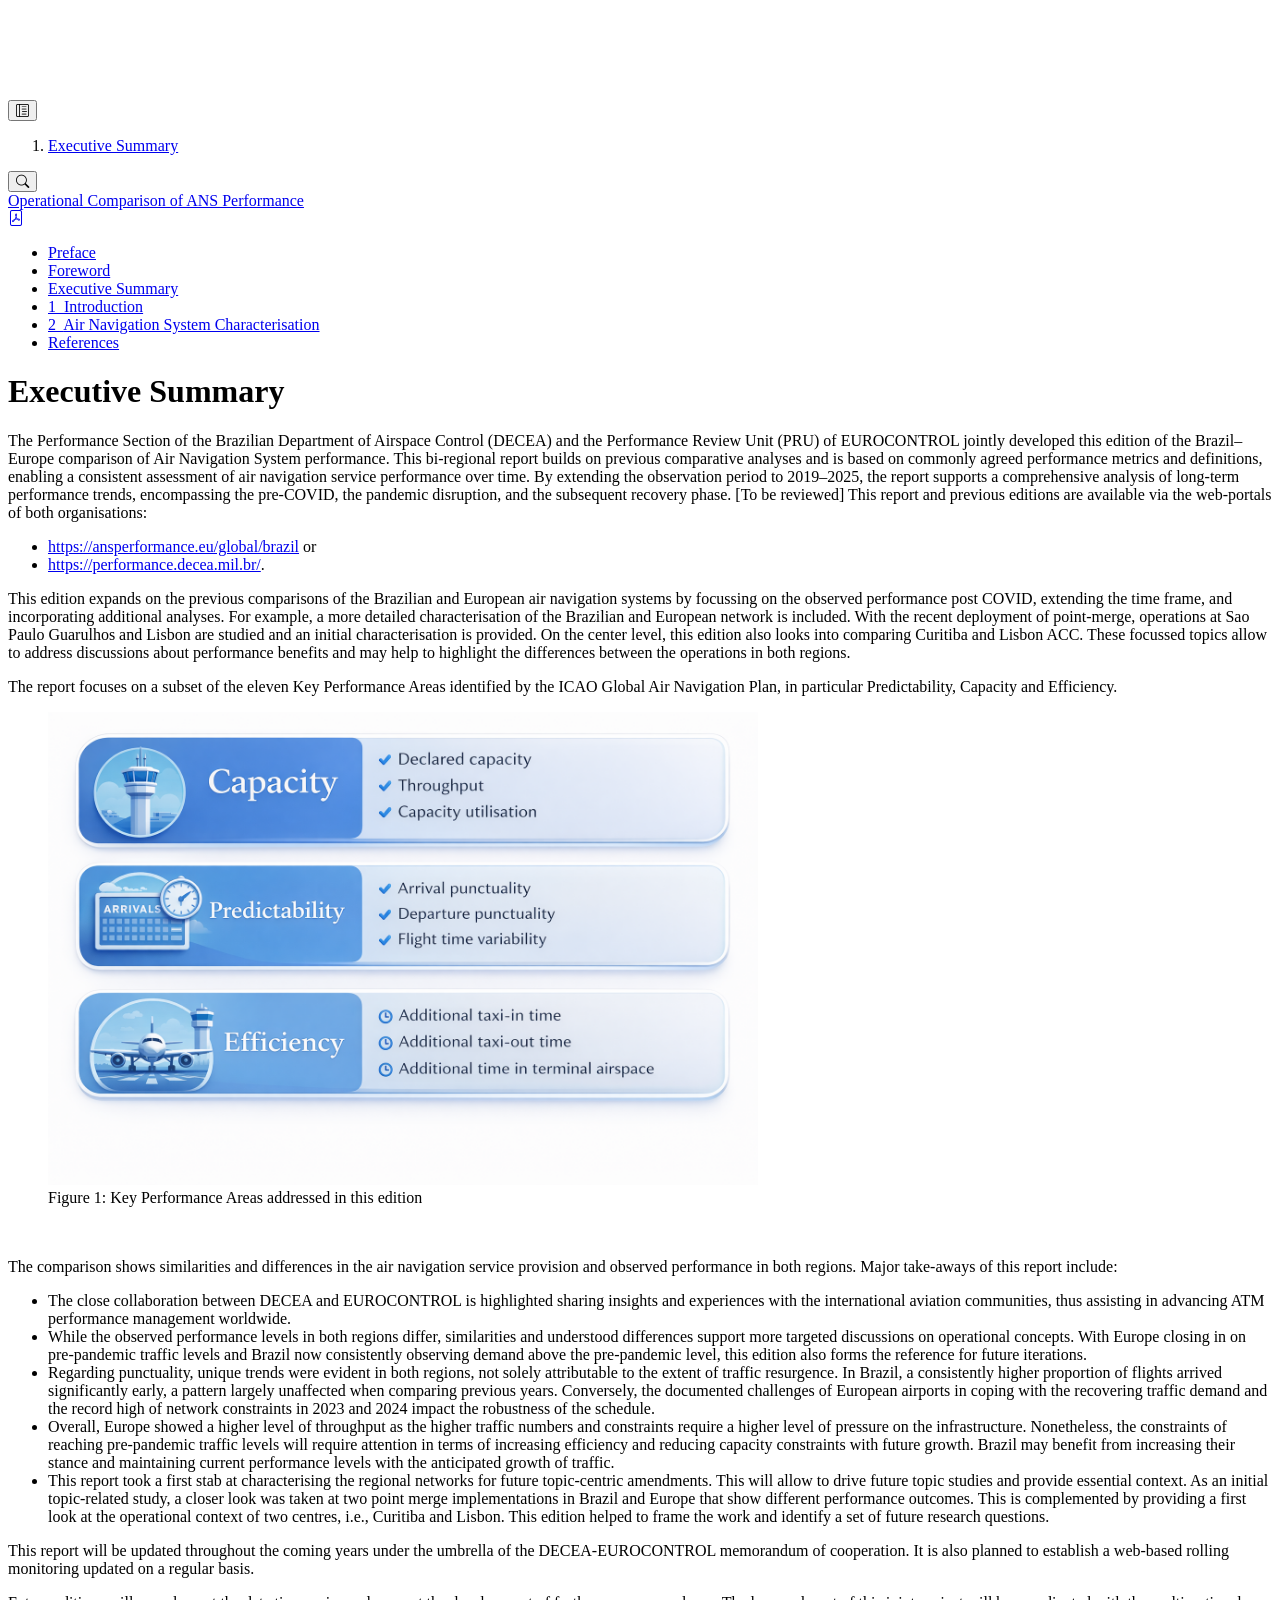
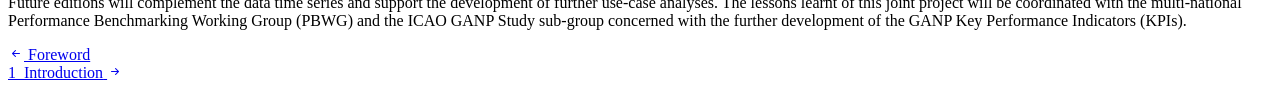
==== docs/00-executive-summary.html @ 116f7ff0 "draft v0.1" ====
<!DOCTYPE html>
<html xmlns="http://www.w3.org/1999/xhtml" lang="en" xml:lang="en"><head>

<meta charset="utf-8">
<meta name="generator" content="quarto-1.8.25">

<meta name="viewport" content="width=device-width, initial-scale=1.0, user-scalable=yes">


<title>Executive Summary – Operational Comparison of ANS Performance</title>
<style>
code{white-space: pre-wrap;}
span.smallcaps{font-variant: small-caps;}
div.columns{display: flex; gap: min(4vw, 1.5em);}
div.column{flex: auto; overflow-x: auto;}
div.hanging-indent{margin-left: 1.5em; text-indent: -1.5em;}
ul.task-list{list-style: none;}
ul.task-list li input[type="checkbox"] {
  width: 0.8em;
  margin: 0 0.8em 0.2em -1em; /* quarto-specific, see https://github.com/quarto-dev/quarto-cli/issues/4556 */ 
  vertical-align: middle;
}
</style>


<script src="site_libs/quarto-nav/quarto-nav.js"></script>
<script src="site_libs/quarto-nav/headroom.min.js"></script>
<script src="site_libs/clipboard/clipboard.min.js"></script>
<script src="site_libs/quarto-search/autocomplete.umd.js"></script>
<script src="site_libs/quarto-search/fuse.min.js"></script>
<script src="site_libs/quarto-search/quarto-search.js"></script>
<meta name="quarto:offset" content="./">
<link href="./01-intro.html" rel="next">
<link href="./00-foreword.html" rel="prev">
<script src="site_libs/quarto-html/quarto.js" type="module"></script>
<script src="site_libs/quarto-html/tabsets/tabsets.js" type="module"></script>
<script src="site_libs/quarto-html/axe/axe-check.js" type="module"></script>
<script src="site_libs/quarto-html/popper.min.js"></script>
<script src="site_libs/quarto-html/tippy.umd.min.js"></script>
<script src="site_libs/quarto-html/anchor.min.js"></script>
<link href="site_libs/quarto-html/tippy.css" rel="stylesheet">
<link href="site_libs/quarto-html/quarto-syntax-highlighting-7b89279ff1a6dce999919e0e67d4d9ec.css" rel="stylesheet" id="quarto-text-highlighting-styles">
<script src="site_libs/bootstrap/bootstrap.min.js"></script>
<link href="site_libs/bootstrap/bootstrap-icons.css" rel="stylesheet">
<link href="site_libs/bootstrap/bootstrap-27c261d06b905028a18691de25d09dde.min.css" rel="stylesheet" append-hash="true" id="quarto-bootstrap" data-mode="light">
<script id="quarto-search-options" type="application/json">{
  "location": "sidebar",
  "copy-button": false,
  "collapse-after": 3,
  "panel-placement": "start",
  "type": "textbox",
  "limit": 50,
  "keyboard-shortcut": [
    "f",
    "/",
    "s"
  ],
  "show-item-context": false,
  "language": {
    "search-no-results-text": "No results",
    "search-matching-documents-text": "matching documents",
    "search-copy-link-title": "Copy link to search",
    "search-hide-matches-text": "Hide additional matches",
    "search-more-match-text": "more match in this document",
    "search-more-matches-text": "more matches in this document",
    "search-clear-button-title": "Clear",
    "search-text-placeholder": "",
    "search-detached-cancel-button-title": "Cancel",
    "search-submit-button-title": "Submit",
    "search-label": "Search"
  }
}</script>
<link rel="stylesheet" href="https://cdnjs.cloudflare.com/ajax/libs/font-awesome/5.15.4/css/all.min.css">
<style>
  .navbar-logo {
    max-height: 60px;
  }
</style>


</head>

<body class="nav-sidebar floating quarto-light">

<div id="quarto-search-results"></div>
  <header id="quarto-header" class="headroom fixed-top">
  <nav class="quarto-secondary-nav">
    <div class="container-fluid d-flex">
      <button type="button" class="quarto-btn-toggle btn" data-bs-toggle="collapse" role="button" data-bs-target=".quarto-sidebar-collapse-item" aria-controls="quarto-sidebar" aria-expanded="false" aria-label="Toggle sidebar navigation" onclick="if (window.quartoToggleHeadroom) { window.quartoToggleHeadroom(); }">
        <i class="bi bi-layout-text-sidebar-reverse"></i>
      </button>
        <nav class="quarto-page-breadcrumbs" aria-label="breadcrumb"><ol class="breadcrumb"><li class="breadcrumb-item"><a href="./00-executive-summary.html">Executive Summary</a></li></ol></nav>
        <a class="flex-grow-1" role="navigation" data-bs-toggle="collapse" data-bs-target=".quarto-sidebar-collapse-item" aria-controls="quarto-sidebar" aria-expanded="false" aria-label="Toggle sidebar navigation" onclick="if (window.quartoToggleHeadroom) { window.quartoToggleHeadroom(); }">      
        </a>
      <button type="button" class="btn quarto-search-button" aria-label="Search" onclick="window.quartoOpenSearch();">
        <i class="bi bi-search"></i>
      </button>
    </div>
  </nav>
</header>
<!-- content -->
<div id="quarto-content" class="quarto-container page-columns page-rows-contents page-layout-article">
<!-- sidebar -->
  <nav id="quarto-sidebar" class="sidebar collapse collapse-horizontal quarto-sidebar-collapse-item sidebar-navigation floating overflow-auto">
    <div class="pt-lg-2 mt-2 text-left sidebar-header sidebar-header-stacked">
      <a href="./index.html" class="sidebar-logo-link">
      </a>
    <div class="sidebar-title mb-0 py-0">
      <a href="./">Operational Comparison of ANS Performance</a> 
        <div class="sidebar-tools-main">
    <a href="./Operational-Comparison-of-ANS-Performance.pdf" title="Download PDF" class="quarto-navigation-tool px-1" aria-label="Download PDF"><i class="bi bi-file-pdf"></i></a>
</div>
    </div>
      </div>
        <div class="mt-2 flex-shrink-0 align-items-center">
        <div class="sidebar-search">
        <div id="quarto-search" class="" title="Search"></div>
        </div>
        </div>
    <div class="sidebar-menu-container"> 
    <ul class="list-unstyled mt-1">
        <li class="sidebar-item">
  <div class="sidebar-item-container"> 
  <a href="./index.html" class="sidebar-item-text sidebar-link">
 <span class="menu-text">Preface</span></a>
  </div>
</li>
        <li class="sidebar-item">
  <div class="sidebar-item-container"> 
  <a href="./00-foreword.html" class="sidebar-item-text sidebar-link">
 <span class="menu-text">Foreword</span></a>
  </div>
</li>
        <li class="sidebar-item">
  <div class="sidebar-item-container"> 
  <a href="./00-executive-summary.html" class="sidebar-item-text sidebar-link active">
 <span class="menu-text">Executive Summary</span></a>
  </div>
</li>
        <li class="sidebar-item">
  <div class="sidebar-item-container"> 
  <a href="./01-intro.html" class="sidebar-item-text sidebar-link">
 <span class="menu-text"><span class="chapter-number">1</span>&nbsp; <span class="chapter-title">Introduction</span></span></a>
  </div>
</li>
        <li class="sidebar-item">
  <div class="sidebar-item-container"> 
  <a href="./02-system-overview.html" class="sidebar-item-text sidebar-link">
 <span class="menu-text"><span class="chapter-number">2</span>&nbsp; <span class="chapter-title">Air Navigation System Characterisation</span></span></a>
  </div>
</li>
        <li class="sidebar-item">
  <div class="sidebar-item-container"> 
  <a href="./99-references.html" class="sidebar-item-text sidebar-link">
 <span class="menu-text">References</span></a>
  </div>
</li>
    </ul>
    </div>
</nav>
<div id="quarto-sidebar-glass" class="quarto-sidebar-collapse-item" data-bs-toggle="collapse" data-bs-target=".quarto-sidebar-collapse-item"></div>
<!-- margin-sidebar -->
    <div id="quarto-margin-sidebar" class="sidebar margin-sidebar zindex-bottom">
        
    </div>
<!-- main -->
<main class="content" id="quarto-document-content">

<header id="title-block-header" class="quarto-title-block default">
<div class="quarto-title">
<h1 class="title">Executive Summary</h1>
</div>



<div class="quarto-title-meta">

    
  
    
  </div>
  


</header>


<p>The Performance Section of the Brazilian Department of Airspace Control (DECEA) and the Performance Review Unit (PRU) of EUROCONTROL jointly developed this edition of the Brazil–Europe comparison of Air Navigation System performance. This bi-regional report builds on previous comparative analyses and is based on commonly agreed performance metrics and definitions, enabling a consistent assessment of air navigation service performance over time. By extending the observation period to 2019–2025, the report supports a comprehensive analysis of long-term performance trends, encompassing the pre-COVID, the pandemic disruption, and the subsequent recovery phase. [To be reviewed] This report and previous editions are available via the web-portals of both organisations:</p>
<ul>
<li><a href="https://ansperformance.eu/global/brazil" class="uri">https://ansperformance.eu/global/brazil</a> or</li>
<li><a href="https://performance.decea.mil.br/" class="uri">https://performance.decea.mil.br/</a>.</li>
</ul>
<p>This edition expands on the previous comparisons of the Brazilian and European air navigation systems by focussing on the observed performance post COVID, extending the time frame, and incorporating additional analyses. For example, a more detailed characterisation of the Brazilian and European network is included. With the recent deployment of point-merge, operations at Sao Paulo Guarulhos and Lisbon are studied and an initial characterisation is provided. On the center level, this edition also looks into comparing Curitiba and Lisbon ACC. These focussed topics allow to address discussions about performance benefits and may help to highlight the differences between the operations in both regions.</p>
<p>The report focuses on a subset of the eleven Key Performance Areas identified by the ICAO Global Air Navigation Plan, in particular Predictability, Capacity and Efficiency.</p>
<div class="cell">
<div class="cell-output-display">
<div id="fig-scope-KPAs-KPIs" class="quarto-float quarto-figure quarto-figure-center anchored">
<figure class="quarto-float quarto-float-fig figure">
<div aria-describedby="fig-scope-KPAs-KPIs-caption-0ceaefa1-69ba-4598-a22c-09a6ac19f8ca">
<img src="./figures/scope-KPA-and-KPI.png" class="img-fluid figure-img" style="width:60.0%">
</div>
<figcaption class="quarto-float-caption-bottom quarto-float-caption quarto-float-fig" id="fig-scope-KPAs-KPIs-caption-0ceaefa1-69ba-4598-a22c-09a6ac19f8ca">
Figure&nbsp;1: Key Performance Areas addressed in this edition
</figcaption>
</figure>
</div>
</div>
</div>
<p>The comparison shows similarities and differences in the air navigation service provision and observed performance in both regions. Major take-aways of this report include:</p>
<ul>
<li>The close collaboration between DECEA and EUROCONTROL is highlighted sharing insights and experiences with the international aviation communities, thus assisting in advancing ATM performance management worldwide.</li>
<li>While the observed performance levels in both regions differ, similarities and understood differences support more targeted discussions on operational concepts. With Europe closing in on pre-pandemic traffic levels and Brazil now consistently observing demand above the pre-pandemic level, this edition also forms the reference for future iterations.</li>
<li>Regarding punctuality, unique trends were evident in both regions, not solely attributable to the extent of traffic resurgence. In Brazil, a consistently higher proportion of flights arrived significantly early, a pattern largely unaffected when comparing previous years. Conversely, the documented challenges of European airports in coping with the recovering traffic demand and the record high of network constraints in 2023 and 2024 impact the robustness of the schedule.</li>
<li>Overall, Europe showed a higher level of throughput as the higher traffic numbers and constraints require a higher level of pressure on the infrastructure. Nonetheless, the constraints of reaching pre-pandemic traffic levels will require attention in terms of increasing efficiency and reducing capacity constraints with future growth. Brazil may benefit from increasing their stance and maintaining current performance levels with the anticipated growth of traffic.</li>
<li>This report took a first stab at characterising the regional networks for future topic-centric amendments. This will allow to drive future topic studies and provide essential context. As an initial topic-related study, a closer look was taken at two point merge implementations in Brazil and Europe that show different performance outcomes. This is complemented by providing a first look at the operational context of two centres, i.e., Curitiba and Lisbon. This edition helped to frame the work and identify a set of future research questions.</li>
</ul>
<!-- last edition findings 
• The difference between Brazil’s and Europe’s systems reacting to the seasons became
more evident during the pandemic recovery. When not hit by another COVID-19
wave, the European region had greater variations in demand between the winter
and summer seasons. The Brazilian flow recovered more gradually, showing a more
continuous demand.
• Predictability in both systems degraded during and post COVID phase and is slowly
recovering to pre-COVID-19 levels.
• Airport runway system capacities in both systems are designed to meet the traffic
levels. Capacities at the Brazilian airports were increased in light of a change of
methodology to determine these capacities and changed procedures.
• The European system showed a higher association between lower demand and
increased efficiency considering additional taxi time, additional time in terminal
airspace and flight time variability. Taxi performance in Brazil follows similar
principles and operational procedures with no significant differences. The partial
analysis of additional time in terminal airspace revealed that on average traffic
in Brazil observed higher times during the arrival phase in 2021 suggesting a
system-wide change. The level of variability of flight times reflected the overall
trend.
• An initial approach to quantifying the emission benefit pool on the basis of the
observed additional taxi-times was developed. Emissions and the improvement pool
- next to operational constraints and inefficiencies - are dependent on the fleet mix
operated at the different airports. This includes the role of the airport within the
respective system. Larger hubs with a higher share of traffic - and in particular
heavy aircraft operations - showed a higher contribution to the overall emission
benefit pool.
---------------------         -->
<p>This report will be updated throughout the coming years under the umbrella of the DECEA-EUROCONTROL memorandum of cooperation. It is also planned to establish a web-based rolling monitoring updated on a regular basis.</p>
<p>Future editions will complement the data time series and support the development of further use-case analyses. The lessons learnt of this joint project will be coordinated with the multi-national Performance Benchmarking Working Group (PBWG) and the ICAO GANP Study sub-group concerned with the further development of the GANP Key Performance Indicators (KPIs).</p>



</main> <!-- /main -->
<script id="quarto-html-after-body" type="application/javascript">
  window.document.addEventListener("DOMContentLoaded", function (event) {
    const icon = "";
    const anchorJS = new window.AnchorJS();
    anchorJS.options = {
      placement: 'right',
      icon: icon
    };
    anchorJS.add('.anchored');
    const isCodeAnnotation = (el) => {
      for (const clz of el.classList) {
        if (clz.startsWith('code-annotation-')) {                     
          return true;
        }
      }
      return false;
    }
    const onCopySuccess = function(e) {
      // button target
      const button = e.trigger;
      // don't keep focus
      button.blur();
      // flash "checked"
      button.classList.add('code-copy-button-checked');
      var currentTitle = button.getAttribute("title");
      button.setAttribute("title", "Copied!");
      let tooltip;
      if (window.bootstrap) {
        button.setAttribute("data-bs-toggle", "tooltip");
        button.setAttribute("data-bs-placement", "left");
        button.setAttribute("data-bs-title", "Copied!");
        tooltip = new bootstrap.Tooltip(button, 
          { trigger: "manual", 
            customClass: "code-copy-button-tooltip",
            offset: [0, -8]});
        tooltip.show();    
      }
      setTimeout(function() {
        if (tooltip) {
          tooltip.hide();
          button.removeAttribute("data-bs-title");
          button.removeAttribute("data-bs-toggle");
          button.removeAttribute("data-bs-placement");
        }
        button.setAttribute("title", currentTitle);
        button.classList.remove('code-copy-button-checked');
      }, 1000);
      // clear code selection
      e.clearSelection();
    }
    const getTextToCopy = function(trigger) {
      const outerScaffold = trigger.parentElement.cloneNode(true);
      const codeEl = outerScaffold.querySelector('code');
      for (const childEl of codeEl.children) {
        if (isCodeAnnotation(childEl)) {
          childEl.remove();
        }
      }
      return codeEl.innerText;
    }
    const clipboard = new window.ClipboardJS('.code-copy-button:not([data-in-quarto-modal])', {
      text: getTextToCopy
    });
    clipboard.on('success', onCopySuccess);
    if (window.document.getElementById('quarto-embedded-source-code-modal')) {
      const clipboardModal = new window.ClipboardJS('.code-copy-button[data-in-quarto-modal]', {
        text: getTextToCopy,
        container: window.document.getElementById('quarto-embedded-source-code-modal')
      });
      clipboardModal.on('success', onCopySuccess);
    }
      var localhostRegex = new RegExp(/^(?:http|https):\/\/localhost\:?[0-9]*\//);
      var mailtoRegex = new RegExp(/^mailto:/);
        var filterRegex = new RegExp('/' + window.location.host + '/');
      var isInternal = (href) => {
          return filterRegex.test(href) || localhostRegex.test(href) || mailtoRegex.test(href);
      }
      // Inspect non-navigation links and adorn them if external
     var links = window.document.querySelectorAll('a[href]:not(.nav-link):not(.navbar-brand):not(.toc-action):not(.sidebar-link):not(.sidebar-item-toggle):not(.pagination-link):not(.no-external):not([aria-hidden]):not(.dropdown-item):not(.quarto-navigation-tool):not(.about-link)');
      for (var i=0; i<links.length; i++) {
        const link = links[i];
        if (!isInternal(link.href)) {
          // undo the damage that might have been done by quarto-nav.js in the case of
          // links that we want to consider external
          if (link.dataset.originalHref !== undefined) {
            link.href = link.dataset.originalHref;
          }
        }
      }
    function tippyHover(el, contentFn, onTriggerFn, onUntriggerFn) {
      const config = {
        allowHTML: true,
        maxWidth: 500,
        delay: 100,
        arrow: false,
        appendTo: function(el) {
            return el.parentElement;
        },
        interactive: true,
        interactiveBorder: 10,
        theme: 'quarto',
        placement: 'bottom-start',
      };
      if (contentFn) {
        config.content = contentFn;
      }
      if (onTriggerFn) {
        config.onTrigger = onTriggerFn;
      }
      if (onUntriggerFn) {
        config.onUntrigger = onUntriggerFn;
      }
      window.tippy(el, config); 
    }
    const noterefs = window.document.querySelectorAll('a[role="doc-noteref"]');
    for (var i=0; i<noterefs.length; i++) {
      const ref = noterefs[i];
      tippyHover(ref, function() {
        // use id or data attribute instead here
        let href = ref.getAttribute('data-footnote-href') || ref.getAttribute('href');
        try { href = new URL(href).hash; } catch {}
        const id = href.replace(/^#\/?/, "");
        const note = window.document.getElementById(id);
        if (note) {
          return note.innerHTML;
        } else {
          return "";
        }
      });
    }
    const xrefs = window.document.querySelectorAll('a.quarto-xref');
    const processXRef = (id, note) => {
      // Strip column container classes
      const stripColumnClz = (el) => {
        el.classList.remove("page-full", "page-columns");
        if (el.children) {
          for (const child of el.children) {
            stripColumnClz(child);
          }
        }
      }
      stripColumnClz(note)
      if (id === null || id.startsWith('sec-')) {
        // Special case sections, only their first couple elements
        const container = document.createElement("div");
        if (note.children && note.children.length > 2) {
          container.appendChild(note.children[0].cloneNode(true));
          for (let i = 1; i < note.children.length; i++) {
            const child = note.children[i];
            if (child.tagName === "P" && child.innerText === "") {
              continue;
            } else {
              container.appendChild(child.cloneNode(true));
              break;
            }
          }
          if (window.Quarto?.typesetMath) {
            window.Quarto.typesetMath(container);
          }
          return container.innerHTML
        } else {
          if (window.Quarto?.typesetMath) {
            window.Quarto.typesetMath(note);
          }
          return note.innerHTML;
        }
      } else {
        // Remove any anchor links if they are present
        const anchorLink = note.querySelector('a.anchorjs-link');
        if (anchorLink) {
          anchorLink.remove();
        }
        if (window.Quarto?.typesetMath) {
          window.Quarto.typesetMath(note);
        }
        if (note.classList.contains("callout")) {
          return note.outerHTML;
        } else {
          return note.innerHTML;
        }
      }
    }
    for (var i=0; i<xrefs.length; i++) {
      const xref = xrefs[i];
      tippyHover(xref, undefined, function(instance) {
        instance.disable();
        let url = xref.getAttribute('href');
        let hash = undefined; 
        if (url.startsWith('#')) {
          hash = url;
        } else {
          try { hash = new URL(url).hash; } catch {}
        }
        if (hash) {
          const id = hash.replace(/^#\/?/, "");
          const note = window.document.getElementById(id);
          if (note !== null) {
            try {
              const html = processXRef(id, note.cloneNode(true));
              instance.setContent(html);
            } finally {
              instance.enable();
              instance.show();
            }
          } else {
            // See if we can fetch this
            fetch(url.split('#')[0])
            .then(res => res.text())
            .then(html => {
              const parser = new DOMParser();
              const htmlDoc = parser.parseFromString(html, "text/html");
              const note = htmlDoc.getElementById(id);
              if (note !== null) {
                const html = processXRef(id, note);
                instance.setContent(html);
              } 
            }).finally(() => {
              instance.enable();
              instance.show();
            });
          }
        } else {
          // See if we can fetch a full url (with no hash to target)
          // This is a special case and we should probably do some content thinning / targeting
          fetch(url)
          .then(res => res.text())
          .then(html => {
            const parser = new DOMParser();
            const htmlDoc = parser.parseFromString(html, "text/html");
            const note = htmlDoc.querySelector('main.content');
            if (note !== null) {
              // This should only happen for chapter cross references
              // (since there is no id in the URL)
              // remove the first header
              if (note.children.length > 0 && note.children[0].tagName === "HEADER") {
                note.children[0].remove();
              }
              const html = processXRef(null, note);
              instance.setContent(html);
            } 
          }).finally(() => {
            instance.enable();
            instance.show();
          });
        }
      }, function(instance) {
      });
    }
        let selectedAnnoteEl;
        const selectorForAnnotation = ( cell, annotation) => {
          let cellAttr = 'data-code-cell="' + cell + '"';
          let lineAttr = 'data-code-annotation="' +  annotation + '"';
          const selector = 'span[' + cellAttr + '][' + lineAttr + ']';
          return selector;
        }
        const selectCodeLines = (annoteEl) => {
          const doc = window.document;
          const targetCell = annoteEl.getAttribute("data-target-cell");
          const targetAnnotation = annoteEl.getAttribute("data-target-annotation");
          const annoteSpan = window.document.querySelector(selectorForAnnotation(targetCell, targetAnnotation));
          const lines = annoteSpan.getAttribute("data-code-lines").split(",");
          const lineIds = lines.map((line) => {
            return targetCell + "-" + line;
          })
          let top = null;
          let height = null;
          let parent = null;
          if (lineIds.length > 0) {
              //compute the position of the single el (top and bottom and make a div)
              const el = window.document.getElementById(lineIds[0]);
              top = el.offsetTop;
              height = el.offsetHeight;
              parent = el.parentElement.parentElement;
            if (lineIds.length > 1) {
              const lastEl = window.document.getElementById(lineIds[lineIds.length - 1]);
              const bottom = lastEl.offsetTop + lastEl.offsetHeight;
              height = bottom - top;
            }
            if (top !== null && height !== null && parent !== null) {
              // cook up a div (if necessary) and position it 
              let div = window.document.getElementById("code-annotation-line-highlight");
              if (div === null) {
                div = window.document.createElement("div");
                div.setAttribute("id", "code-annotation-line-highlight");
                div.style.position = 'absolute';
                parent.appendChild(div);
              }
              div.style.top = top - 2 + "px";
              div.style.height = height + 4 + "px";
              div.style.left = 0;
              let gutterDiv = window.document.getElementById("code-annotation-line-highlight-gutter");
              if (gutterDiv === null) {
                gutterDiv = window.document.createElement("div");
                gutterDiv.setAttribute("id", "code-annotation-line-highlight-gutter");
                gutterDiv.style.position = 'absolute';
                const codeCell = window.document.getElementById(targetCell);
                const gutter = codeCell.querySelector('.code-annotation-gutter');
                gutter.appendChild(gutterDiv);
              }
              gutterDiv.style.top = top - 2 + "px";
              gutterDiv.style.height = height + 4 + "px";
            }
            selectedAnnoteEl = annoteEl;
          }
        };
        const unselectCodeLines = () => {
          const elementsIds = ["code-annotation-line-highlight", "code-annotation-line-highlight-gutter"];
          elementsIds.forEach((elId) => {
            const div = window.document.getElementById(elId);
            if (div) {
              div.remove();
            }
          });
          selectedAnnoteEl = undefined;
        };
          // Handle positioning of the toggle
      window.addEventListener(
        "resize",
        throttle(() => {
          elRect = undefined;
          if (selectedAnnoteEl) {
            selectCodeLines(selectedAnnoteEl);
          }
        }, 10)
      );
      function throttle(fn, ms) {
      let throttle = false;
      let timer;
        return (...args) => {
          if(!throttle) { // first call gets through
              fn.apply(this, args);
              throttle = true;
          } else { // all the others get throttled
              if(timer) clearTimeout(timer); // cancel #2
              timer = setTimeout(() => {
                fn.apply(this, args);
                timer = throttle = false;
              }, ms);
          }
        };
      }
        // Attach click handler to the DT
        const annoteDls = window.document.querySelectorAll('dt[data-target-cell]');
        for (const annoteDlNode of annoteDls) {
          annoteDlNode.addEventListener('click', (event) => {
            const clickedEl = event.target;
            if (clickedEl !== selectedAnnoteEl) {
              unselectCodeLines();
              const activeEl = window.document.querySelector('dt[data-target-cell].code-annotation-active');
              if (activeEl) {
                activeEl.classList.remove('code-annotation-active');
              }
              selectCodeLines(clickedEl);
              clickedEl.classList.add('code-annotation-active');
            } else {
              // Unselect the line
              unselectCodeLines();
              clickedEl.classList.remove('code-annotation-active');
            }
          });
        }
    const findCites = (el) => {
      const parentEl = el.parentElement;
      if (parentEl) {
        const cites = parentEl.dataset.cites;
        if (cites) {
          return {
            el,
            cites: cites.split(' ')
          };
        } else {
          return findCites(el.parentElement)
        }
      } else {
        return undefined;
      }
    };
    var bibliorefs = window.document.querySelectorAll('a[role="doc-biblioref"]');
    for (var i=0; i<bibliorefs.length; i++) {
      const ref = bibliorefs[i];
      const citeInfo = findCites(ref);
      if (citeInfo) {
        tippyHover(citeInfo.el, function() {
          var popup = window.document.createElement('div');
          citeInfo.cites.forEach(function(cite) {
            var citeDiv = window.document.createElement('div');
            citeDiv.classList.add('hanging-indent');
            citeDiv.classList.add('csl-entry');
            var biblioDiv = window.document.getElementById('ref-' + cite);
            if (biblioDiv) {
              citeDiv.innerHTML = biblioDiv.innerHTML;
            }
            popup.appendChild(citeDiv);
          });
          return popup.innerHTML;
        });
      }
    }
  });
  </script>
<nav class="page-navigation">
  <div class="nav-page nav-page-previous">
      <a href="./00-foreword.html" class="pagination-link" aria-label="Foreword">
        <i class="bi bi-arrow-left-short"></i> <span class="nav-page-text">Foreword</span>
      </a>          
  </div>
  <div class="nav-page nav-page-next">
      <a href="./01-intro.html" class="pagination-link" aria-label="Introduction">
        <span class="nav-page-text"><span class="chapter-number">1</span>&nbsp; <span class="chapter-title">Introduction</span></span> <i class="bi bi-arrow-right-short"></i>
      </a>
  </div>
</nav>
</div> <!-- /content -->




</body></html>
---- docs/site_libs/quarto-html/tippy.css ----
.tippy-box[data-animation=fade][data-state=hidden]{opacity:0}[data-tippy-root]{max-width:calc(100vw - 10px)}.tippy-box{position:relative;background-color:#333;color:#fff;border-radius:4px;font-size:14px;line-height:1.4;white-space:normal;outline:0;transition-property:transform,visibility,opacity}.tippy-box[data-placement^=top]>.tippy-arrow{bottom:0}.tippy-box[data-placement^=top]>.tippy-arrow:before{bottom:-7px;left:0;border-width:8px 8px 0;border-top-color:initial;transform-origin:center top}.tippy-box[data-placement^=bottom]>.tippy-arrow{top:0}.tippy-box[data-placement^=bottom]>.tippy-arrow:before{top:-7px;left:0;border-width:0 8px 8px;border-bottom-color:initial;transform-origin:center bottom}.tippy-box[data-placement^=left]>.tippy-arrow{right:0}.tippy-box[data-placement^=left]>.tippy-arrow:before{border-width:8px 0 8px 8px;border-left-color:initial;right:-7px;transform-origin:center left}.tippy-box[data-placement^=right]>.tippy-arrow{left:0}.tippy-box[data-placement^=right]>.tippy-arrow:before{left:-7px;border-width:8px 8px 8px 0;border-right-color:initial;transform-origin:center right}.tippy-box[data-inertia][data-state=visible]{transition-timing-function:cubic-bezier(.54,1.5,.38,1.11)}.tippy-arrow{width:16px;height:16px;color:#333}.tippy-arrow:before{content:"";position:absolute;border-color:transparent;border-style:solid}.tippy-content{position:relative;padding:5px 9px;z-index:1}
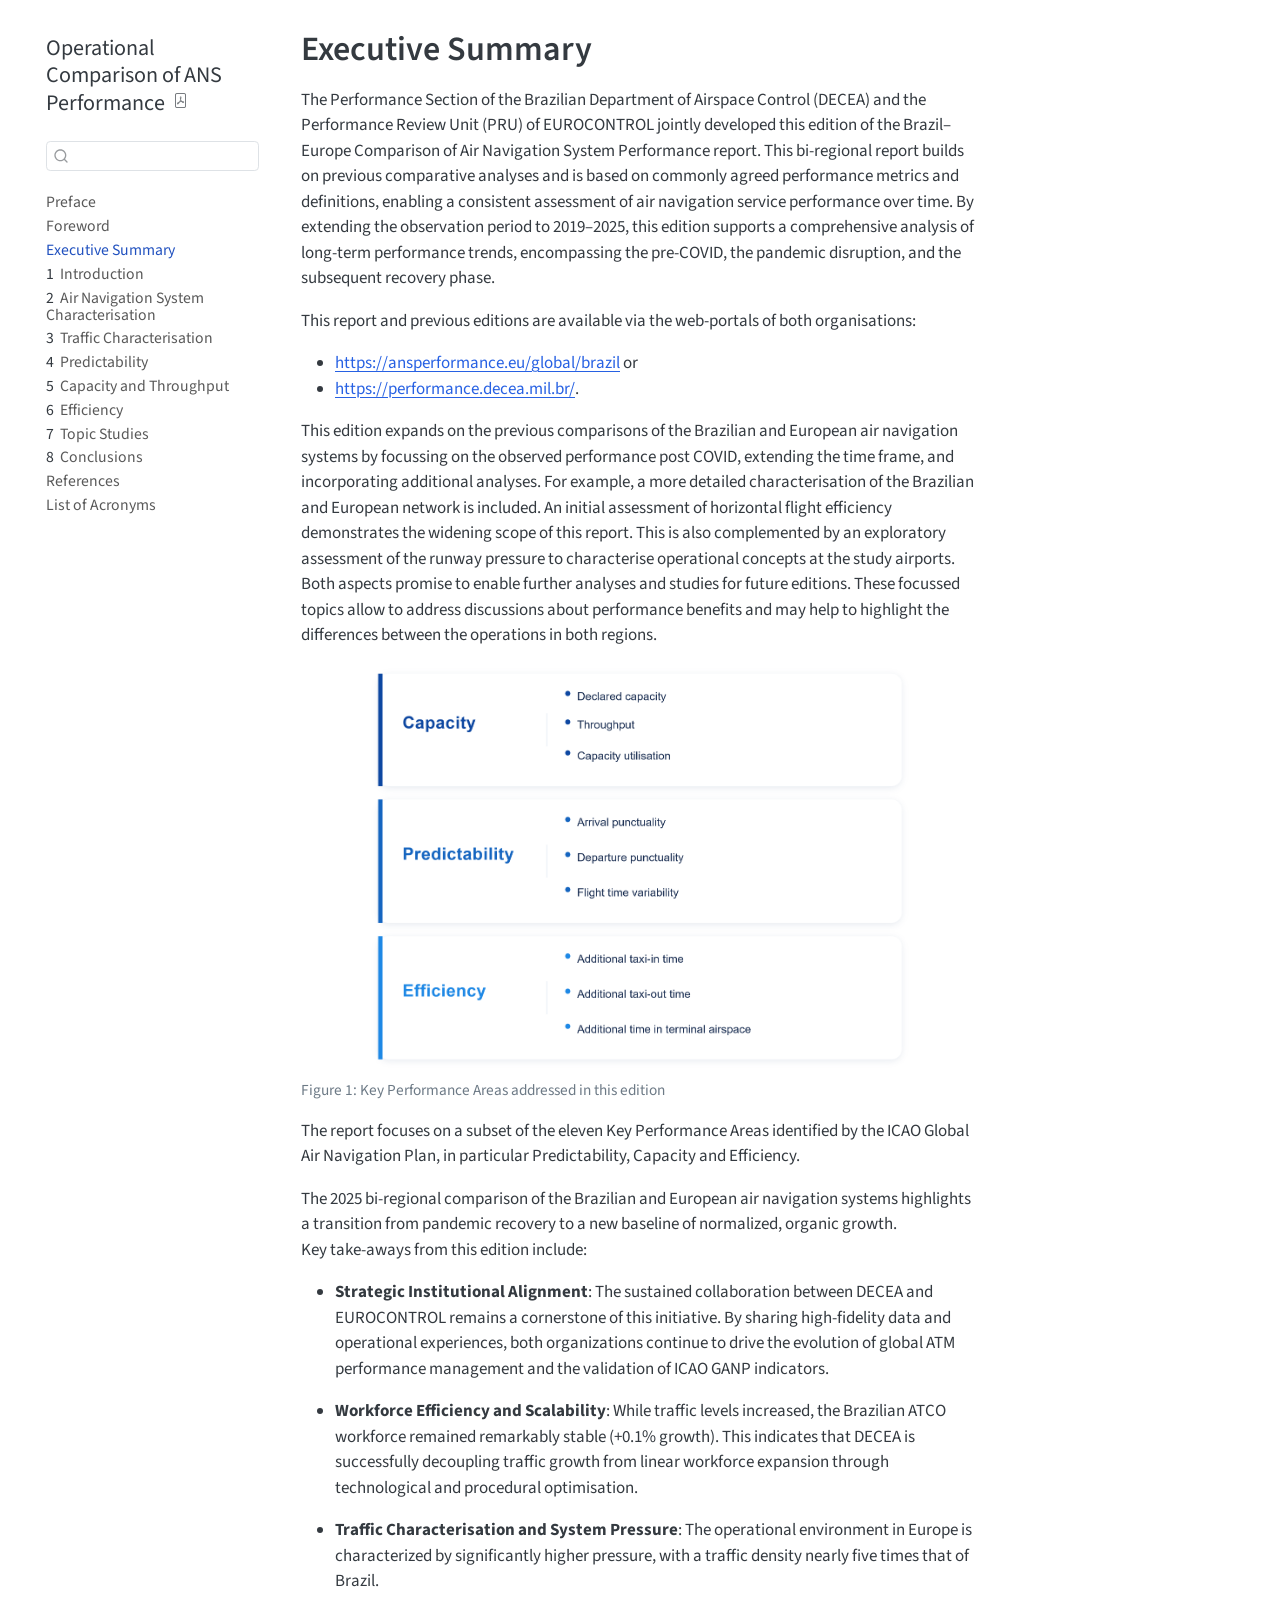
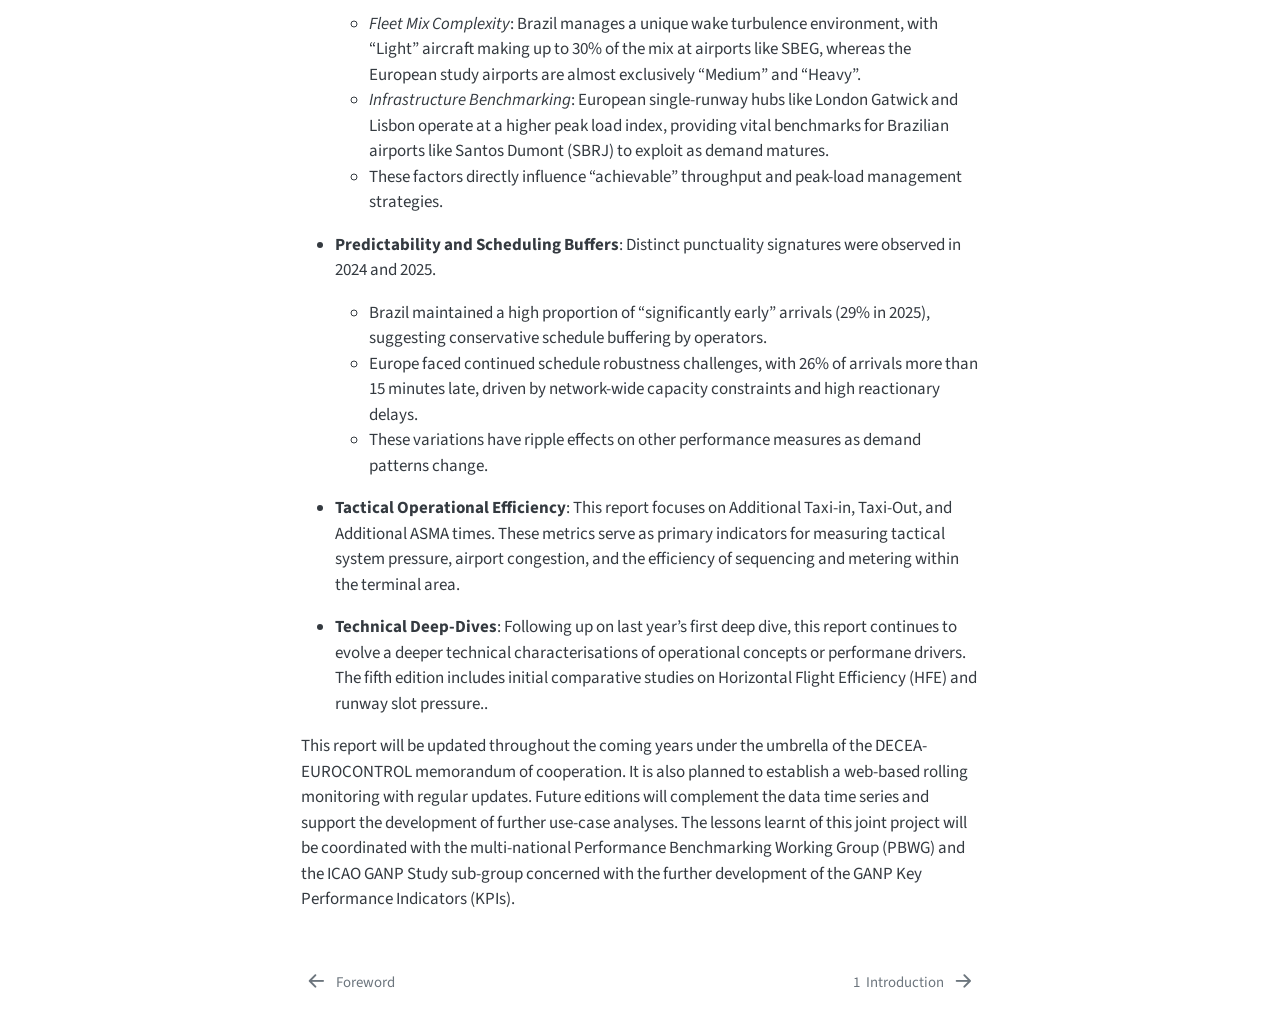
==== commit 87e717c7: "push for publication" ====
--- a/docs/00-executive-summary.html
+++ b/docs/00-executive-summary.html
@@ -2,13 +2,16 @@
 <html xmlns="http://www.w3.org/1999/xhtml" lang="en" xml:lang="en"><head>
 
 <meta charset="utf-8">
-<meta name="generator" content="quarto-1.8.25">
+<meta name="generator" content="quarto-1.9.37">
 
 <meta name="viewport" content="width=device-width, initial-scale=1.0, user-scalable=yes">
 
 
 <title>Executive Summary – Operational Comparison of ANS Performance</title>
 <style>
+/* Default styles provided by pandoc.
+** See https://pandoc.org/MANUAL.html#variables-for-html for config info.
+*/
 code{white-space: pre-wrap;}
 span.smallcaps{font-variant: small-caps;}
 div.columns{display: flex; gap: min(4vw, 1.5em);}
@@ -34,15 +37,14 @@
 <link href="./00-foreword.html" rel="prev">
 <script src="site_libs/quarto-html/quarto.js" type="module"></script>
 <script src="site_libs/quarto-html/tabsets/tabsets.js" type="module"></script>
-<script src="site_libs/quarto-html/axe/axe-check.js" type="module"></script>
 <script src="site_libs/quarto-html/popper.min.js"></script>
 <script src="site_libs/quarto-html/tippy.umd.min.js"></script>
 <script src="site_libs/quarto-html/anchor.min.js"></script>
 <link href="site_libs/quarto-html/tippy.css" rel="stylesheet">
-<link href="site_libs/quarto-html/quarto-syntax-highlighting-7b89279ff1a6dce999919e0e67d4d9ec.css" rel="stylesheet" id="quarto-text-highlighting-styles">
+<link href="site_libs/quarto-html/quarto-syntax-highlighting-7f8f88aac4f3542376d5c11b86a4c14d.css" rel="stylesheet" id="quarto-text-highlighting-styles">
 <script src="site_libs/bootstrap/bootstrap.min.js"></script>
 <link href="site_libs/bootstrap/bootstrap-icons.css" rel="stylesheet">
-<link href="site_libs/bootstrap/bootstrap-27c261d06b905028a18691de25d09dde.min.css" rel="stylesheet" append-hash="true" id="quarto-bootstrap" data-mode="light">
+<link href="site_libs/bootstrap/bootstrap-5ccb035bea26c1e21f80f44cf7c27909.min.css" rel="stylesheet" append-hash="true" id="quarto-bootstrap" data-mode="light">
 <script id="quarto-search-options" type="application/json">{
   "location": "sidebar",
   "copy-button": false,
@@ -102,9 +104,7 @@
 <div id="quarto-content" class="quarto-container page-columns page-rows-contents page-layout-article">
 <!-- sidebar -->
   <nav id="quarto-sidebar" class="sidebar collapse collapse-horizontal quarto-sidebar-collapse-item sidebar-navigation floating overflow-auto">
-    <div class="pt-lg-2 mt-2 text-left sidebar-header sidebar-header-stacked">
-      <a href="./index.html" class="sidebar-logo-link">
-      </a>
+    <div class="pt-lg-2 mt-2 text-left sidebar-header">
     <div class="sidebar-title mb-0 py-0">
       <a href="./">Operational Comparison of ANS Performance</a> 
         <div class="sidebar-tools-main">
@@ -151,8 +151,50 @@
 </li>
         <li class="sidebar-item">
   <div class="sidebar-item-container"> 
+  <a href="./03-traffic_characterisation.html" class="sidebar-item-text sidebar-link">
+ <span class="menu-text"><span class="chapter-number">3</span>&nbsp; <span class="chapter-title">Traffic Characterisation</span></span></a>
+  </div>
+</li>
+        <li class="sidebar-item">
+  <div class="sidebar-item-container"> 
+  <a href="./04-predictability.html" class="sidebar-item-text sidebar-link">
+ <span class="menu-text"><span class="chapter-number">4</span>&nbsp; <span class="chapter-title">Predictability</span></span></a>
+  </div>
+</li>
+        <li class="sidebar-item">
+  <div class="sidebar-item-container"> 
+  <a href="./05-capacity-throughput.html" class="sidebar-item-text sidebar-link">
+ <span class="menu-text"><span class="chapter-number">5</span>&nbsp; <span class="chapter-title">Capacity and Throughput</span></span></a>
+  </div>
+</li>
+        <li class="sidebar-item">
+  <div class="sidebar-item-container"> 
+  <a href="./06-efficiency.html" class="sidebar-item-text sidebar-link">
+ <span class="menu-text"><span class="chapter-number">6</span>&nbsp; <span class="chapter-title">Efficiency</span></span></a>
+  </div>
+</li>
+        <li class="sidebar-item">
+  <div class="sidebar-item-container"> 
+  <a href="./09-studies.html" class="sidebar-item-text sidebar-link">
+ <span class="menu-text"><span class="chapter-number">7</span>&nbsp; <span class="chapter-title">Topic Studies</span></span></a>
+  </div>
+</li>
+        <li class="sidebar-item">
+  <div class="sidebar-item-container"> 
+  <a href="./10-conclusions.html" class="sidebar-item-text sidebar-link">
+ <span class="menu-text"><span class="chapter-number">8</span>&nbsp; <span class="chapter-title">Conclusions</span></span></a>
+  </div>
+</li>
+        <li class="sidebar-item">
+  <div class="sidebar-item-container"> 
   <a href="./99-references.html" class="sidebar-item-text sidebar-link">
  <span class="menu-text">References</span></a>
+  </div>
+</li>
+        <li class="sidebar-item">
+  <div class="sidebar-item-container"> 
+  <a href="./A1-appendix.html" class="sidebar-item-text sidebar-link">
+ <span class="menu-text">List of Acronyms</span></a>
   </div>
 </li>
     </ul>
@@ -185,19 +227,20 @@
 </header>
 
 
-<p>The Performance Section of the Brazilian Department of Airspace Control (DECEA) and the Performance Review Unit (PRU) of EUROCONTROL jointly developed this edition of the Brazil–Europe comparison of Air Navigation System performance. This bi-regional report builds on previous comparative analyses and is based on commonly agreed performance metrics and definitions, enabling a consistent assessment of air navigation service performance over time. By extending the observation period to 2019–2025, the report supports a comprehensive analysis of long-term performance trends, encompassing the pre-COVID, the pandemic disruption, and the subsequent recovery phase. [To be reviewed] This report and previous editions are available via the web-portals of both organisations:</p>
+<p>The Performance Section of the Brazilian Department of Airspace Control (DECEA) and the Performance Review Unit (PRU) of EUROCONTROL jointly developed this edition of the Brazil–Europe Comparison of Air Navigation System Performance report. This bi-regional report builds on previous comparative analyses and is based on commonly agreed performance metrics and definitions, enabling a consistent assessment of air navigation service performance over time. By extending the observation period to 2019–2025, this edition supports a comprehensive analysis of long-term performance trends, encompassing the pre-COVID, the pandemic disruption, and the subsequent recovery phase. <!--To be reviewed --></p>
+<p>This report and previous editions are available via the web-portals of both organisations:</p>
 <ul>
 <li><a href="https://ansperformance.eu/global/brazil" class="uri">https://ansperformance.eu/global/brazil</a> or</li>
 <li><a href="https://performance.decea.mil.br/" class="uri">https://performance.decea.mil.br/</a>.</li>
 </ul>
-<p>This edition expands on the previous comparisons of the Brazilian and European air navigation systems by focussing on the observed performance post COVID, extending the time frame, and incorporating additional analyses. For example, a more detailed characterisation of the Brazilian and European network is included. With the recent deployment of point-merge, operations at Sao Paulo Guarulhos and Lisbon are studied and an initial characterisation is provided. On the center level, this edition also looks into comparing Curitiba and Lisbon ACC. These focussed topics allow to address discussions about performance benefits and may help to highlight the differences between the operations in both regions.</p>
-<p>The report focuses on a subset of the eleven Key Performance Areas identified by the ICAO Global Air Navigation Plan, in particular Predictability, Capacity and Efficiency.</p>
+<p>This edition expands on the previous comparisons of the Brazilian and European air navigation systems by focussing on the observed performance post COVID, extending the time frame, and incorporating additional analyses. For example, a more detailed characterisation of the Brazilian and European network is included. <!-- With the recent deployment of point-merge, operations at Sao Paulo Guarulhos and Lisbon are studied and an initial characterisation is provided.
+On the center level, this edition also looks into comparing Curitiba and Lisbon ACC. --> An initial assessment of horizontal flight efficiency demonstrates the widening scope of this report. This is also complemented by an exploratory assessment of the runway pressure to characterise operational concepts at the study airports. Both aspects promise to enable further analyses and studies for future editions. These focussed topics allow to address discussions about performance benefits and may help to highlight the differences between the operations in both regions.</p>
 <div class="cell">
 <div class="cell-output-display">
 <div id="fig-scope-KPAs-KPIs" class="quarto-float quarto-figure quarto-figure-center anchored">
 <figure class="quarto-float quarto-float-fig figure">
 <div aria-describedby="fig-scope-KPAs-KPIs-caption-0ceaefa1-69ba-4598-a22c-09a6ac19f8ca">
-<img src="./figures/scope-KPA-and-KPI.png" class="img-fluid figure-img" style="width:60.0%">
+<img src="./figures/scope-KPA-and-KPI.png" style="width:80.0%;height:35.0%" class="figure-img">
 </div>
 <figcaption class="quarto-float-caption-bottom quarto-float-caption quarto-float-fig" id="fig-scope-KPAs-KPIs-caption-0ceaefa1-69ba-4598-a22c-09a6ac19f8ca">
 Figure&nbsp;1: Key Performance Areas addressed in this edition
@@ -206,43 +249,41 @@
 </div>
 </div>
 </div>
-<p>The comparison shows similarities and differences in the air navigation service provision and observed performance in both regions. Major take-aways of this report include:</p>
+<p>The report focuses on a subset of the eleven Key Performance Areas identified by the ICAO Global Air Navigation Plan, in particular Predictability, Capacity and Efficiency.</p>
+<!-- REWORDED VERSION FOR FINAL REVIEW -->
+<p>The 2025 bi-regional comparison of the Brazilian and European air navigation systems highlights a transition from pandemic recovery to a new baseline of normalized, organic growth.<br>
+Key take-aways from this edition include:</p>
 <ul>
-<li>The close collaboration between DECEA and EUROCONTROL is highlighted sharing insights and experiences with the international aviation communities, thus assisting in advancing ATM performance management worldwide.</li>
-<li>While the observed performance levels in both regions differ, similarities and understood differences support more targeted discussions on operational concepts. With Europe closing in on pre-pandemic traffic levels and Brazil now consistently observing demand above the pre-pandemic level, this edition also forms the reference for future iterations.</li>
-<li>Regarding punctuality, unique trends were evident in both regions, not solely attributable to the extent of traffic resurgence. In Brazil, a consistently higher proportion of flights arrived significantly early, a pattern largely unaffected when comparing previous years. Conversely, the documented challenges of European airports in coping with the recovering traffic demand and the record high of network constraints in 2023 and 2024 impact the robustness of the schedule.</li>
-<li>Overall, Europe showed a higher level of throughput as the higher traffic numbers and constraints require a higher level of pressure on the infrastructure. Nonetheless, the constraints of reaching pre-pandemic traffic levels will require attention in terms of increasing efficiency and reducing capacity constraints with future growth. Brazil may benefit from increasing their stance and maintaining current performance levels with the anticipated growth of traffic.</li>
-<li>This report took a first stab at characterising the regional networks for future topic-centric amendments. This will allow to drive future topic studies and provide essential context. As an initial topic-related study, a closer look was taken at two point merge implementations in Brazil and Europe that show different performance outcomes. This is complemented by providing a first look at the operational context of two centres, i.e., Curitiba and Lisbon. This edition helped to frame the work and identify a set of future research questions.</li>
+<li><p><strong>Strategic Institutional Alignment</strong>: The sustained collaboration between DECEA and EUROCONTROL remains a cornerstone of this initiative. By sharing high-fidelity data and operational experiences, both organizations continue to drive the evolution of global ATM performance management and the validation of ICAO GANP indicators.</p></li>
+<li><p><strong>Workforce Efficiency and Scalability</strong>: While traffic levels increased, the Brazilian ATCO workforce remained remarkably stable (+0.1% growth). This indicates that DECEA is successfully decoupling traffic growth from linear workforce expansion through technological and procedural optimisation.</p></li>
+<li><p><strong>Traffic Characterisation and System Pressure</strong>: The operational environment in Europe is characterized by significantly higher pressure, with a traffic density nearly five times that of Brazil.</p>
+<ul>
+<li><em>Fleet Mix Complexity</em>: Brazil manages a unique wake turbulence environment, with “Light” aircraft making up to 30% of the mix at airports like SBEG, whereas the European study airports are almost exclusively “Medium” and “Heavy”.</li>
+<li><em>Infrastructure Benchmarking</em>: European single-runway hubs like London Gatwick and Lisbon operate at a higher peak load index, providing vital benchmarks for Brazilian airports like Santos Dumont (SBRJ) to exploit as demand matures.</li>
+<li>These factors directly influence “achievable” throughput and peak-load management strategies.</li>
+</ul></li>
+<li><p><strong>Predictability and Scheduling Buffers</strong>: Distinct punctuality signatures were observed in 2024 and 2025.</p>
+<ul>
+<li>Brazil maintained a high proportion of “significantly early” arrivals (29% in 2025), suggesting conservative schedule buffering by operators.</li>
+<li>Europe faced continued schedule robustness challenges, with 26% of arrivals more than 15 minutes late, driven by network-wide capacity constraints and high reactionary delays.</li>
+<li>These variations have ripple effects on other performance measures as demand patterns change.</li>
+</ul></li>
+<li><p><strong>Tactical Operational Efficiency</strong>: This report focuses on Additional Taxi-in, Taxi-Out, and Additional ASMA times. These metrics serve as primary indicators for measuring tactical system pressure, airport congestion, and the efficiency of sequencing and metering within the terminal area.</p></li>
+<li><p><strong>Technical Deep-Dives</strong>: Following up on last year’s first deep dive, this report continues to evolve a deeper technical characterisations of operational concepts or performane drivers. The fifth edition includes initial comparative studies on Horizontal Flight Efficiency (HFE) and runway slot pressure..</p></li>
 </ul>
-<!-- last edition findings 
-• The difference between Brazil’s and Europe’s systems reacting to the seasons became
-more evident during the pandemic recovery. When not hit by another COVID-19
-wave, the European region had greater variations in demand between the winter
-and summer seasons. The Brazilian flow recovered more gradually, showing a more
-continuous demand.
-• Predictability in both systems degraded during and post COVID phase and is slowly
-recovering to pre-COVID-19 levels.
-• Airport runway system capacities in both systems are designed to meet the traffic
-levels. Capacities at the Brazilian airports were increased in light of a change of
-methodology to determine these capacities and changed procedures.
-• The European system showed a higher association between lower demand and
-increased efficiency considering additional taxi time, additional time in terminal
-airspace and flight time variability. Taxi performance in Brazil follows similar
-principles and operational procedures with no significant differences. The partial
-analysis of additional time in terminal airspace revealed that on average traffic
-in Brazil observed higher times during the arrival phase in 2021 suggesting a
-system-wide change. The level of variability of flight times reflected the overall
-trend.
-• An initial approach to quantifying the emission benefit pool on the basis of the
-observed additional taxi-times was developed. Emissions and the improvement pool
-- next to operational constraints and inefficiencies - are dependent on the fleet mix
-operated at the different airports. This includes the role of the airport within the
-respective system. Larger hubs with a higher share of traffic - and in particular
-heavy aircraft operations - showed a higher contribution to the overall emission
-benefit pool.
----------------------         -->
-<p>This report will be updated throughout the coming years under the umbrella of the DECEA-EUROCONTROL memorandum of cooperation. It is also planned to establish a web-based rolling monitoring updated on a regular basis.</p>
-<p>Future editions will complement the data time series and support the development of further use-case analyses. The lessons learnt of this joint project will be coordinated with the multi-national Performance Benchmarking Working Group (PBWG) and the ICAO GANP Study sub-group concerned with the further development of the GANP Key Performance Indicators (KPIs).</p>
+<!--
+The comparison shows similarities and differences in the air navigation service provision and observed performance in both regions. 
+Major take-aways of this report include:
+
+* The close collaboration between DECEA and EUROCONTROL is highlighted sharing insights and experiences with the international aviation communities, thus assisting in advancing ATM performance management worldwide.
+* While the observed performance levels in both regions differ, similarities and understood differences support more targeted discussions on operational concepts. With Europe closing in on pre-pandemic traffic levels and Brazil now consistently observing demand above the pre-pandemic level, this edition also forms the reference for future iterations.
+* Regarding punctuality, unique trends were evident in both regions, not solely attributable to the extent of traffic resurgence. In Brazil, a consistently higher proportion of flights arrived significantly early, a pattern largely unaffected when comparing previous years. Conversely, the documented challenges of European airports in coping with the recovering traffic demand and the record high of network constraints in 2023 and 2024 impact the robustness of the schedule.
+* Overall, Europe showed a higher level of throughput as the higher traffic numbers and constraints require a higher level of pressure on the infrastructure. Nonetheless, the constraints of reaching pre-pandemic traffic levels will require attention in terms of increasing efficiency and reducing capacity constraints with future growth.
+Brazil may benefit from increasing their stance and maintaining current performance levels with the anticipated growth of traffic.
+* This report took a first stab at characterising the regional networks for future topic-centric amendments. This will allow to drive future topic studies and provide essential context.
+
+-->
+<p>This report will be updated throughout the coming years under the umbrella of the DECEA-EUROCONTROL memorandum of cooperation. It is also planned to establish a web-based rolling monitoring with regular updates. Future editions will complement the data time series and support the development of further use-case analyses. The lessons learnt of this joint project will be coordinated with the multi-national Performance Benchmarking Working Group (PBWG) and the ICAO GANP Study sub-group concerned with the further development of the GANP Key Performance Indicators (KPIs).</p>
 
 
 
--- a/docs/site_libs/quarto-html/quarto-syntax-highlighting-7f8f88aac4f3542376d5c11b86a4c14d.css
+++ b/docs/site_libs/quarto-html/quarto-syntax-highlighting-7f8f88aac4f3542376d5c11b86a4c14d.css
@@ -0,0 +1,236 @@
+/* quarto syntax highlight colors */
+:root {
+  --quarto-hl-ot-color: #003B4F;
+  --quarto-hl-at-color: #657422;
+  --quarto-hl-ss-color: #20794D;
+  --quarto-hl-an-color: #5E5E5E;
+  --quarto-hl-fu-color: #4758AB;
+  --quarto-hl-st-color: #20794D;
+  --quarto-hl-cf-color: #003B4F;
+  --quarto-hl-op-color: #5E5E5E;
+  --quarto-hl-er-color: #AD0000;
+  --quarto-hl-bn-color: #AD0000;
+  --quarto-hl-al-color: #AD0000;
+  --quarto-hl-va-color: #111111;
+  --quarto-hl-bu-color: inherit;
+  --quarto-hl-ex-color: inherit;
+  --quarto-hl-pp-color: #AD0000;
+  --quarto-hl-in-color: #5E5E5E;
+  --quarto-hl-vs-color: #20794D;
+  --quarto-hl-wa-color: #5E5E5E;
+  --quarto-hl-do-color: #5E5E5E;
+  --quarto-hl-im-color: #00769E;
+  --quarto-hl-ch-color: #20794D;
+  --quarto-hl-dt-color: #AD0000;
+  --quarto-hl-fl-color: #AD0000;
+  --quarto-hl-co-color: #5E5E5E;
+  --quarto-hl-cv-color: #5E5E5E;
+  --quarto-hl-cn-color: #8f5902;
+  --quarto-hl-sc-color: #5E5E5E;
+  --quarto-hl-dv-color: #AD0000;
+  --quarto-hl-kw-color: #003B4F;
+}
+
+/* other quarto variables */
+:root {
+  --quarto-font-monospace: SFMono-Regular, Menlo, Monaco, Consolas, "Liberation Mono", "Courier New", monospace;
+}
+
+/* syntax highlight based on Pandoc's rules */
+pre > code.sourceCode > span {
+  color: #003B4F;
+}
+
+code.sourceCode > span {
+  color: #003B4F;
+}
+
+div.sourceCode,
+div.sourceCode pre.sourceCode {
+  color: #003B4F;
+}
+
+/* Normal */
+code span {
+  color: #003B4F;
+}
+
+/* Alert */
+code span.al {
+  color: #AD0000;
+  font-style: inherit;
+}
+
+/* Annotation */
+code span.an {
+  color: #5E5E5E;
+  font-style: inherit;
+}
+
+/* Attribute */
+code span.at {
+  color: #657422;
+  font-style: inherit;
+}
+
+/* BaseN */
+code span.bn {
+  color: #AD0000;
+  font-style: inherit;
+}
+
+/* BuiltIn */
+code span.bu {
+  font-style: inherit;
+}
+
+/* ControlFlow */
+code span.cf {
+  color: #003B4F;
+  font-weight: bold;
+  font-style: inherit;
+}
+
+/* Char */
+code span.ch {
+  color: #20794D;
+  font-style: inherit;
+}
+
+/* Constant */
+code span.cn {
+  color: #8f5902;
+  font-style: inherit;
+}
+
+/* Comment */
+code span.co {
+  color: #5E5E5E;
+  font-style: inherit;
+}
+
+/* CommentVar */
+code span.cv {
+  color: #5E5E5E;
+  font-style: italic;
+}
+
+/* Documentation */
+code span.do {
+  color: #5E5E5E;
+  font-style: italic;
+}
+
+/* DataType */
+code span.dt {
+  color: #AD0000;
+  font-style: inherit;
+}
+
+/* DecVal */
+code span.dv {
+  color: #AD0000;
+  font-style: inherit;
+}
+
+/* Error */
+code span.er {
+  color: #AD0000;
+  font-style: inherit;
+}
+
+/* Extension */
+code span.ex {
+  font-style: inherit;
+}
+
+/* Float */
+code span.fl {
+  color: #AD0000;
+  font-style: inherit;
+}
+
+/* Function */
+code span.fu {
+  color: #4758AB;
+  font-style: inherit;
+}
+
+/* Import */
+code span.im {
+  color: #00769E;
+  font-style: inherit;
+}
+
+/* Information */
+code span.in {
+  color: #5E5E5E;
+  font-style: inherit;
+}
+
+/* Keyword */
+code span.kw {
+  color: #003B4F;
+  font-weight: bold;
+  font-style: inherit;
+}
+
+/* Operator */
+code span.op {
+  color: #5E5E5E;
+  font-style: inherit;
+}
+
+/* Other */
+code span.ot {
+  color: #003B4F;
+  font-style: inherit;
+}
+
+/* Preprocessor */
+code span.pp {
+  color: #AD0000;
+  font-style: inherit;
+}
+
+/* SpecialChar */
+code span.sc {
+  color: #5E5E5E;
+  font-style: inherit;
+}
+
+/* SpecialString */
+code span.ss {
+  color: #20794D;
+  font-style: inherit;
+}
+
+/* String */
+code span.st {
+  color: #20794D;
+  font-style: inherit;
+}
+
+/* Variable */
+code span.va {
+  color: #111111;
+  font-style: inherit;
+}
+
+/* VerbatimString */
+code span.vs {
+  color: #20794D;
+  font-style: inherit;
+}
+
+/* Warning */
+code span.wa {
+  color: #5E5E5E;
+  font-style: italic;
+}
+
+.prevent-inlining {
+  content: "</";
+}
+
+/*# sourceMappingURL=789ad8cd35626ba772517505b42a116e.css.map */
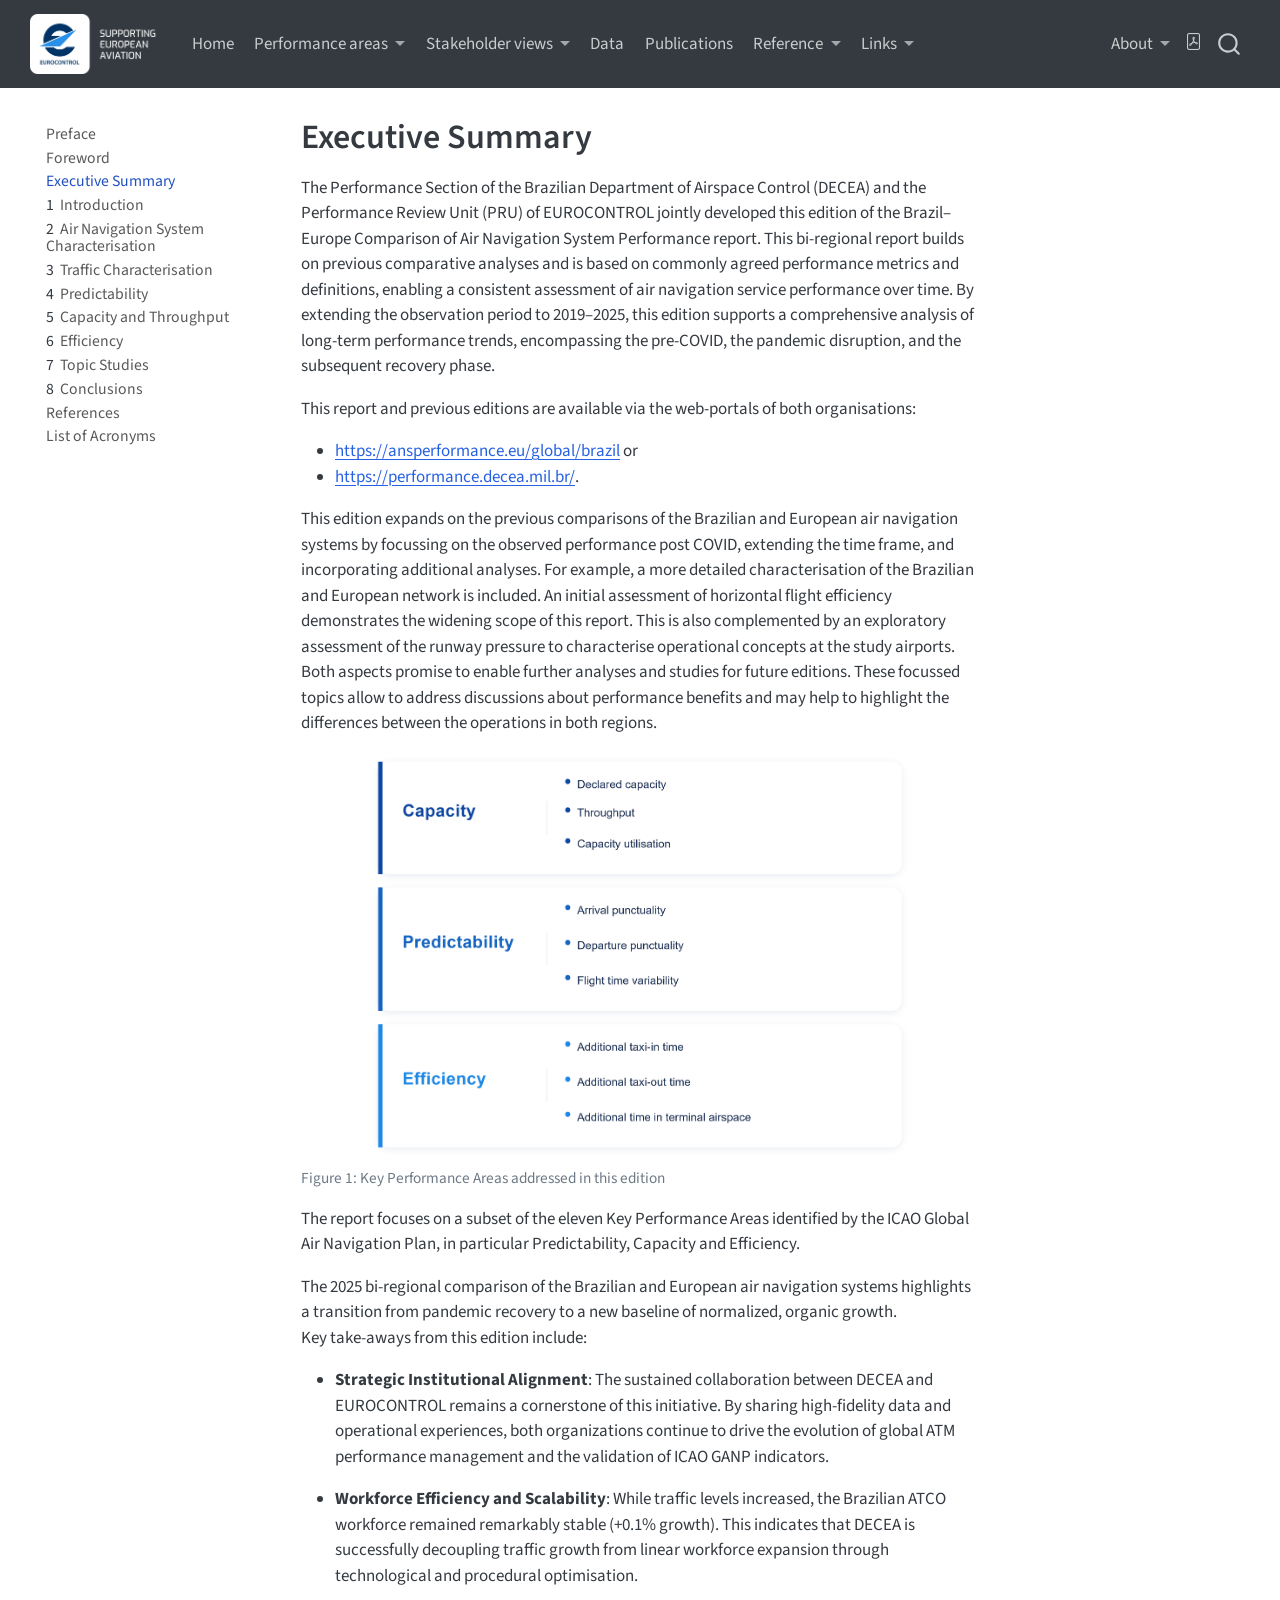
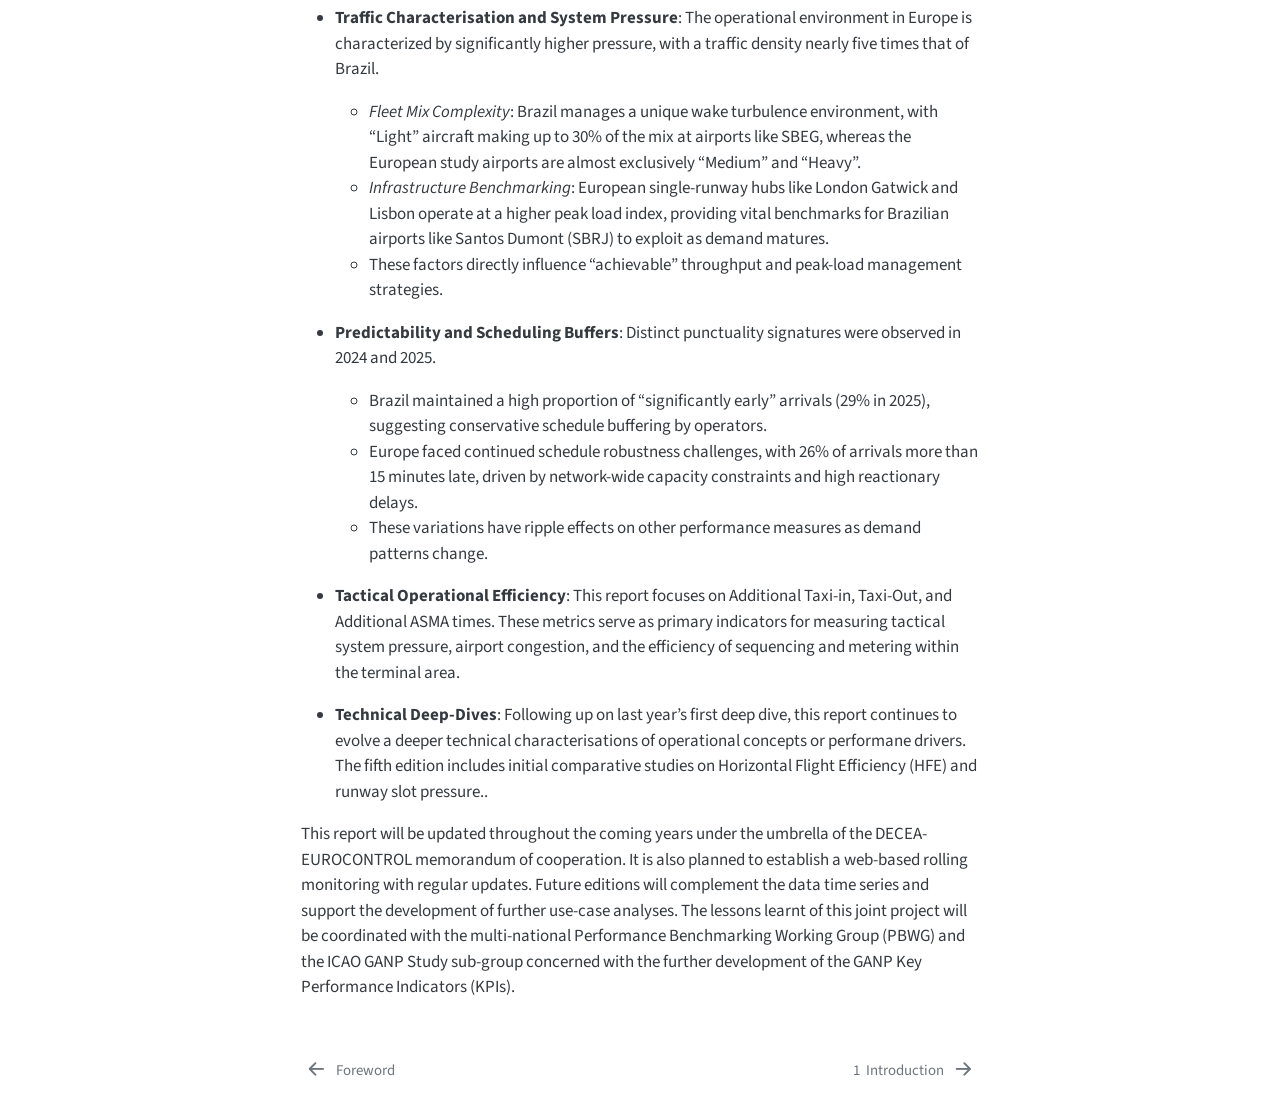
==== commit 777c7705: "add generated website" ====
--- a/docs/00-executive-summary.html
+++ b/docs/00-executive-summary.html
@@ -2,7 +2,7 @@
 <html xmlns="http://www.w3.org/1999/xhtml" lang="en" xml:lang="en"><head>
 
 <meta charset="utf-8">
-<meta name="generator" content="quarto-1.9.37">
+<meta name="generator" content="quarto-1.9.36">
 
 <meta name="viewport" content="width=device-width, initial-scale=1.0, user-scalable=yes">
 
@@ -41,16 +41,17 @@
 <script src="site_libs/quarto-html/tippy.umd.min.js"></script>
 <script src="site_libs/quarto-html/anchor.min.js"></script>
 <link href="site_libs/quarto-html/tippy.css" rel="stylesheet">
-<link href="site_libs/quarto-html/quarto-syntax-highlighting-7f8f88aac4f3542376d5c11b86a4c14d.css" rel="stylesheet" id="quarto-text-highlighting-styles">
+<link href="site_libs/quarto-html/quarto-syntax-highlighting-845c23b38eaddc0f92fda52bfe77a8c8.css" rel="stylesheet" id="quarto-text-highlighting-styles">
 <script src="site_libs/bootstrap/bootstrap.min.js"></script>
 <link href="site_libs/bootstrap/bootstrap-icons.css" rel="stylesheet">
-<link href="site_libs/bootstrap/bootstrap-5ccb035bea26c1e21f80f44cf7c27909.min.css" rel="stylesheet" append-hash="true" id="quarto-bootstrap" data-mode="light">
+<link href="site_libs/bootstrap/bootstrap-17070d80991f4343db7ac0cd94e3b77a.min.css" rel="stylesheet" append-hash="true" id="quarto-bootstrap" data-mode="light">
+<script src="site_libs/quarto-contrib/iconify-3.0.0/iconify-icon.min.js"></script>
 <script id="quarto-search-options" type="application/json">{
-  "location": "sidebar",
+  "location": "navbar",
   "copy-button": false,
   "collapse-after": 3,
-  "panel-placement": "start",
-  "type": "textbox",
+  "panel-placement": "end",
+  "type": "overlay",
   "limit": 50,
   "keyboard-shortcut": [
     "f",
@@ -82,10 +83,263 @@
 
 </head>
 
-<body class="nav-sidebar floating quarto-light">
+<body class="nav-sidebar floating nav-fixed quarto-light">
 
 <div id="quarto-search-results"></div>
   <header id="quarto-header" class="headroom fixed-top">
+    <nav class="navbar navbar-expand-lg " data-bs-theme="dark">
+      <div class="navbar-container container-fluid">
+      <div class="navbar-brand-container mx-auto">
+    <a href="./index.html" class="navbar-brand navbar-brand-logo">
+    <img src="./media/EUROCONTROL-logo-standard-rgb.png" alt="" class="navbar-logo light-content">
+    <img src="./media/EUROCONTROL-logo-standard-rgb.png" alt="" class="navbar-logo dark-content">
+    </a>
+    <a class="navbar-brand" href="./index.html">
+    <span class="navbar-title"></span>
+    </a>
+  </div>
+            <div id="quarto-search" class="" title="Search"></div>
+          <button class="navbar-toggler" type="button" data-bs-toggle="collapse" data-bs-target="#navbarCollapse" aria-controls="navbarCollapse" role="menu" aria-expanded="false" aria-label="Toggle navigation" onclick="if (window.quartoToggleHeadroom) { window.quartoToggleHeadroom(); }">
+  <span class="navbar-toggler-icon"></span>
+</button>
+          <div class="collapse navbar-collapse" id="navbarCollapse">
+            <ul class="navbar-nav navbar-nav-scroll me-auto">
+  <li class="nav-item">
+    <a class="nav-link" href="https://ansperformance.eu/"> 
+<span class="menu-text">Home</span></a>
+  </li>  
+  <li class="nav-item dropdown ">
+    <a class="nav-link dropdown-toggle" href="#" id="nav-menu-performance-areas" role="link" data-bs-toggle="dropdown" aria-expanded="false">
+ <span class="menu-text">Performance areas</span>
+    </a>
+    <ul class="dropdown-menu" aria-labelledby="nav-menu-performance-areas">    
+        <li>
+    <a class="dropdown-item" href="https://www.eurocontrol.int/Economics/BalancedScorecard.html">
+ <span class="dropdown-text"><iconify-icon role="img" inline="" icon="fa6-solid:th" aria-label="Icon th from fa6-solid Iconify.design set." title="Icon th from fa6-solid Iconify.design set."></iconify-icon>&nbsp;Balanced scorecard</span></a>
+  </li>  
+        <li>
+    <a class="dropdown-item" href="https://ansperformance.eu/traffic/">
+ <span class="dropdown-text"><iconify-icon role="img" inline="" icon="fa6-solid:plane-departure" aria-label="Icon plane-departure from fa6-solid Iconify.design set." title="Icon plane-departure from fa6-solid Iconify.design set."></iconify-icon>&nbsp;Traffic</span></a>
+  </li>  
+        <li>
+    <a class="dropdown-item" href="https://www.eurocontrol.int/Economics/DailyTrafficVariation-States.html">
+ <span class="dropdown-text">&nbsp;&nbsp;&nbsp;&nbsp;<span style="font-weight: normal">Daily traffic dashboard</span></span></a>
+  </li>  
+        <li>
+    <a class="dropdown-item" href="https://www.eurocontrol.int/ServiceUnits/Dashboard/EnRouteMainDashboard.html">
+ <span class="dropdown-text">&nbsp;&nbsp;&nbsp;<span style="font-weight: normal">Service units</span></span></a>
+  </li>  
+        <li>
+    <a class="dropdown-item" href="https://ansperformance.eu/traffic/statfor/">
+ <span class="dropdown-text">&nbsp;&nbsp;&nbsp;<span style="font-weight: normal">Traffic forecast</span></span></a>
+  </li>  
+        <li>
+    <a class="dropdown-item" href="https://ansperformance.eu/traffic/punctuality/">
+ <span class="dropdown-text"><iconify-icon role="img" inline="" icon="fa6-solid:calendar" aria-label="Icon calendar from fa6-solid Iconify.design set." title="Icon calendar from fa6-solid Iconify.design set."></iconify-icon>&nbsp;Punctuality</span></a>
+  </li>  
+        <li>
+    <a class="dropdown-item" href="https://www.eurocontrol.int/Economics/DailyPunctuality-States.html">
+ <span class="dropdown-text">&nbsp;&nbsp;&nbsp;&nbsp;<span style="font-weight: normal">Daily punctuality dashboard</span></span></a>
+  </li>  
+        <li>
+    <a class="dropdown-item" href="https://ansperformance.eu/traffic/punctuality/#eurocontrol-area-network-view-1">
+ <span class="dropdown-text">&nbsp;&nbsp;&nbsp;<span style="font-weight: normal">Network punctuality</span></span></a>
+  </li>  
+        <li>
+    <a class="dropdown-item" href="https://ansperformance.eu/traffic/punctuality/#state-view-1">
+ <span class="dropdown-text">&nbsp;&nbsp;&nbsp;<span style="font-weight: normal">State &amp; airport punctuality</span></span></a>
+  </li>  
+        <li>
+    <a class="dropdown-item" href="https://ansperformance.eu/capacity/">
+ <span class="dropdown-text"><iconify-icon role="img" inline="" icon="fa6-solid:clock" aria-label="Icon clock from fa6-solid Iconify.design set." title="Icon clock from fa6-solid Iconify.design set."></iconify-icon>&nbsp;En-route &amp; airport delays</span></a>
+  </li>  
+        <li>
+    <a class="dropdown-item" href="https://www.eurocontrol.int/Economics/DailyDelay-States.html">
+ <span class="dropdown-text">&nbsp;&nbsp;&nbsp;&nbsp;<span style="font-weight: normal">Daily ATFM delays dashboard</span></span></a>
+  </li>  
+        <li>
+    <a class="dropdown-item" href="https://ansperformance.eu/capacity/atfm_ert/">
+ <span class="dropdown-text">&nbsp;&nbsp;&nbsp;<span style="font-weight: normal">En-route ATFM delays</span></span></a>
+  </li>  
+        <li>
+    <a class="dropdown-item" href="https://ansperformance.eu/capacity/atfm_apt/">
+ <span class="dropdown-text">&nbsp;&nbsp;&nbsp;<span style="font-weight: normal">Airport ATFM delays</span></span></a>
+  </li>  
+        <li>
+    <a class="dropdown-item" href="https://ansperformance.eu/capacity/tot_dly">
+ <span class="dropdown-text">&nbsp;&nbsp;&nbsp;<span style="font-weight: normal">All-causes delays</span></span></a>
+  </li>  
+        <li>
+    <a class="dropdown-item" href="https://ansperformance.eu/efficiency/">
+ <span class="dropdown-text"><iconify-icon role="img" inline="" icon="fa6-solid:leaf" aria-label="Icon leaf from fa6-solid Iconify.design set." title="Icon leaf from fa6-solid Iconify.design set."></iconify-icon>&nbsp;Efficiency &amp; environment</span></a>
+  </li>  
+        <li>
+    <a class="dropdown-item" href="https://ansperformance.eu/efficiency/emissions/">
+ <span class="dropdown-text">&nbsp;&nbsp;&nbsp;<span style="font-weight: normal">CO<sub>2</sub> emissions</span></span></a>
+  </li>  
+        <li>
+    <a class="dropdown-item" href="https://ansperformance.eu/efficiency/hfe/">
+ <span class="dropdown-text">&nbsp;&nbsp;&nbsp;<span style="font-weight: normal">Horizontal flight efficiency</span></span></a>
+  </li>  
+        <li>
+    <a class="dropdown-item" href="https://ansperformance.eu/efficiency/vfe/">
+ <span class="dropdown-text">&nbsp;&nbsp;&nbsp;<span style="font-weight: normal">Vertical flight efficiency</span></span></a>
+  </li>  
+        <li>
+    <a class="dropdown-item" href="https://ansperformance.eu/efficiency/asma/">
+ <span class="dropdown-text">&nbsp;&nbsp;&nbsp;<span style="font-weight: normal">Terminal holdings</span></span></a>
+  </li>  
+        <li>
+    <a class="dropdown-item" href="https://ansperformance.eu/efficiency/taxiout/">
+ <span class="dropdown-text">&nbsp;&nbsp;&nbsp;<span style="font-weight: normal">Taxi-out</span></span></a>
+  </li>  
+        <li>
+    <a class="dropdown-item" href="https://ansperformance.eu/efficiency/taxiin/">
+ <span class="dropdown-text">&nbsp;&nbsp;&nbsp;<span style="font-weight: normal">Taxi-in</span></span></a>
+  </li>  
+        <li>
+    <a class="dropdown-item" href="https://ansperformance.eu/economics/">
+ <span class="dropdown-text"><iconify-icon role="img" inline="" icon="fa6-solid:euro-sign" aria-label="Icon euro-sign from fa6-solid Iconify.design set." title="Icon euro-sign from fa6-solid Iconify.design set."></iconify-icon>&nbsp;Economics</span></a>
+  </li>  
+        <li>
+    <a class="dropdown-item" href="https://ansperformance.eu/economics/ace-overview/">
+ <span class="dropdown-text">&nbsp;&nbsp;&nbsp;<span style="font-weight: normal">ATM cost-effectiveness (ACE)</span></span></a>
+  </li>  
+        <li>
+    <a class="dropdown-item" href="https://www.eurocontrol.int/ServiceUnits/Dashboard/EnRouteUnitRates.html">
+ <span class="dropdown-text">&nbsp;&nbsp;&nbsp;<span style="font-weight: normal">Unit rates and costs</span></span></a>
+  </li>  
+        <li>
+    <a class="dropdown-item" href="https://www.eurocontrol.int/ServiceUnits/Dashboard/EnRouteMainDashboard.html">
+ <span class="dropdown-text">&nbsp;&nbsp;&nbsp;<span style="font-weight: normal">Service units</span></span></a>
+  </li>  
+        <li>
+    <a class="dropdown-item" href="https://ansperformance.eu/economics/finance/">
+ <span class="dropdown-text">&nbsp;&nbsp;&nbsp;<span style="font-weight: normal">ANSPs financial dashboard</span></span></a>
+  </li>  
+        <li>
+    <a class="dropdown-item" href="https://ansperformance.eu/economics/cba/">
+ <span class="dropdown-text">&nbsp;&nbsp;&nbsp;<span style="font-weight: normal">Standard Inputs for Economic Analyses</span></span></a>
+  </li>  
+    </ul>
+  </li>
+  <li class="nav-item dropdown ">
+    <a class="nav-link dropdown-toggle" href="#" id="nav-menu-stakeholder-views" role="link" data-bs-toggle="dropdown" aria-expanded="false">
+ <span class="menu-text">Stakeholder views</span>
+    </a>
+    <ul class="dropdown-menu" aria-labelledby="nav-menu-stakeholder-views">    
+        <li>
+    <a class="dropdown-item" href="https://ansperformance.eu/dashboard/stakeholder/airport/">
+ <span class="dropdown-text"><iconify-icon role="img" inline="" icon="fa6-solid:plane-arrival" aria-label="Icon plane-arrival from fa6-solid Iconify.design set." title="Icon plane-arrival from fa6-solid Iconify.design set."></iconify-icon>&nbsp;Airports</span></a>
+  </li>  
+        <li>
+    <a class="dropdown-item" href="https://ansperformance.eu/dashboard/stakeholder/ansp/">
+ <span class="dropdown-text"><iconify-icon role="img" inline="" icon="fa6-solid:compass" aria-label="Icon compass from fa6-solid Iconify.design set." title="Icon compass from fa6-solid Iconify.design set."></iconify-icon>&nbsp;Air navigation service provider</span></a>
+  </li>  
+        <li>
+    <a class="dropdown-item" href="https://ansperformance.eu/dashboard/stakeholder/state/">
+ <span class="dropdown-text"><iconify-icon role="img" inline="" icon="fa6-solid:globe" aria-label="Icon globe from fa6-solid Iconify.design set." title="Icon globe from fa6-solid Iconify.design set."></iconify-icon>&nbsp;States</span></a>
+  </li>  
+    </ul>
+  </li>
+  <li class="nav-item">
+    <a class="nav-link" href="https://ansperformance.eu/data/"> 
+<span class="menu-text">Data</span></a>
+  </li>  
+  <li class="nav-item">
+    <a class="nav-link" href="https://ansperformance.eu/publications/"> 
+<span class="menu-text">Publications</span></a>
+  </li>  
+  <li class="nav-item dropdown ">
+    <a class="nav-link dropdown-toggle" href="#" id="nav-menu-reference" role="link" data-bs-toggle="dropdown" aria-expanded="false">
+ <span class="menu-text">Reference</span>
+    </a>
+    <ul class="dropdown-menu" aria-labelledby="nav-menu-reference">    
+        <li>
+    <a class="dropdown-item" href="https://ansperformance.eu/definition/">
+ <span class="dropdown-text"><iconify-icon role="img" inline="" icon="fa6-solid:marker" aria-label="Icon marker from fa6-solid Iconify.design set." title="Icon marker from fa6-solid Iconify.design set."></iconify-icon>&nbsp;Definitions</span></a>
+  </li>  
+        <li>
+    <a class="dropdown-item" href="https://ansperformance.eu/methodology/">
+ <span class="dropdown-text"><iconify-icon role="img" inline="" icon="fa6-solid:wrench" aria-label="Icon wrench from fa6-solid Iconify.design set." title="Icon wrench from fa6-solid Iconify.design set."></iconify-icon>&nbsp;Methodology</span></a>
+  </li>  
+        <li>
+    <a class="dropdown-item" href="https://ansperformance.eu/acronym/">
+ <span class="dropdown-text"><iconify-icon role="img" inline="" icon="fa6-solid:quote-left" aria-label="Icon quote-left from fa6-solid Iconify.design set." title="Icon quote-left from fa6-solid Iconify.design set."></iconify-icon>&nbsp;Acronyms</span></a>
+  </li>  
+        <li>
+    <a class="dropdown-item" href="https://ansperformance.eu/bibliography/">
+ <span class="dropdown-text"><iconify-icon role="img" inline="" icon="fa6-solid:book" aria-label="Icon book from fa6-solid Iconify.design set." title="Icon book from fa6-solid Iconify.design set."></iconify-icon>&nbsp;Bibliography</span></a>
+  </li>  
+    </ul>
+  </li>
+  <li class="nav-item dropdown ">
+    <a class="nav-link dropdown-toggle" href="#" id="nav-menu-links" role="link" data-bs-toggle="dropdown" aria-expanded="false">
+ <span class="menu-text">Links</span>
+    </a>
+    <ul class="dropdown-menu" aria-labelledby="nav-menu-links">    
+        <li>
+    <a class="dropdown-item" href="https://www.eurocontrol.int/">
+ <span class="dropdown-text">EUROCONTROL <i class="fas fa-xs fa-external-link-alt"></i></span></a>
+  </li>  
+        <li>
+    <a class="dropdown-item" href="https://www.eurocontrol.int/prudata/dashboard/">
+ <span class="dropdown-text">Single European Sky (SES) portal <i class="fas fa-xs fa-external-link-alt"></i></span></a>
+  </li>  
+        <li>
+    <a class="dropdown-item" href="https://www4.icao.int/ganpportal/">
+ <span class="dropdown-text">ICAO GANP <i class="fas fa-xs fa-external-link-alt"></i></span></a>
+  </li>  
+        <li>
+    <a class="dropdown-item" href="https://ext.eurocontrol.int/connectivity_web/from">
+ <span class="dropdown-text">Connectivity dashboard <i class="fas fa-xs fa-external-link-alt"></i></span></a>
+  </li>  
+        <li>
+    <a class="dropdown-item" href="https://ansperformance.eu/transformation/">
+ <span class="dropdown-text">PRC Transformation Strategy</span></a>
+  </li>  
+        <li>
+    <a class="dropdown-item" href="https://opdi.aero">
+ <span class="dropdown-text">PRC Open Performance Data Initiative</span></a>
+  </li>  
+    </ul>
+  </li>
+</ul>
+            <ul class="navbar-nav navbar-nav-scroll ms-auto">
+  <li class="nav-item dropdown ">
+    <a class="nav-link dropdown-toggle" href="#" id="nav-menu-about" role="link" data-bs-toggle="dropdown" aria-expanded="false">
+ <span class="menu-text">About</span>
+    </a>
+    <ul class="dropdown-menu dropdown-menu-end" aria-labelledby="nav-menu-about">    
+        <li>
+    <a class="dropdown-item" href="https://ansperformance.eu/about/prc/">
+ <span class="dropdown-text">About the PRC</span></a>
+  </li>  
+        <li>
+    <a class="dropdown-item" href="https://ansperformance.eu/about/aiu/">
+ <span class="dropdown-text">About the AIU</span></a>
+  </li>  
+        <li>
+    <a class="dropdown-item" href="https://ansperformance.eu/about/us/">
+ <span class="dropdown-text">About the PRU</span></a>
+  </li>  
+        <li>
+    <a class="dropdown-item" href="https://ansperformance.eu/post/">
+ <span class="dropdown-text">Release notes</span></a>
+  </li>  
+        <li>
+    <a class="dropdown-item" href="https://ansperformance.eu/about/disclaimer/">
+ <span class="dropdown-text">Disclaimer</span></a>
+  </li>  
+    </ul>
+  </li>
+</ul>
+          </div> <!-- /navcollapse -->
+            <div class="quarto-navbar-tools">
+    <a href="./Operational-Comparison-of-ANS-Performance.pdf" title="Download PDF" class="quarto-navigation-tool px-1" aria-label="Download PDF"><i class="bi bi-file-pdf"></i></a>
+</div>
+      </div> <!-- /container-fluid -->
+    </nav>
   <nav class="quarto-secondary-nav">
     <div class="container-fluid d-flex">
       <button type="button" class="quarto-btn-toggle btn" data-bs-toggle="collapse" role="button" data-bs-target=".quarto-sidebar-collapse-item" aria-controls="quarto-sidebar" aria-expanded="false" aria-label="Toggle sidebar navigation" onclick="if (window.quartoToggleHeadroom) { window.quartoToggleHeadroom(); }">
@@ -94,29 +348,13 @@
         <nav class="quarto-page-breadcrumbs" aria-label="breadcrumb"><ol class="breadcrumb"><li class="breadcrumb-item"><a href="./00-executive-summary.html">Executive Summary</a></li></ol></nav>
         <a class="flex-grow-1" role="navigation" data-bs-toggle="collapse" data-bs-target=".quarto-sidebar-collapse-item" aria-controls="quarto-sidebar" aria-expanded="false" aria-label="Toggle sidebar navigation" onclick="if (window.quartoToggleHeadroom) { window.quartoToggleHeadroom(); }">      
         </a>
-      <button type="button" class="btn quarto-search-button" aria-label="Search" onclick="window.quartoOpenSearch();">
-        <i class="bi bi-search"></i>
-      </button>
     </div>
   </nav>
 </header>
 <!-- content -->
-<div id="quarto-content" class="quarto-container page-columns page-rows-contents page-layout-article">
+<div id="quarto-content" class="quarto-container page-columns page-rows-contents page-layout-article page-navbar">
 <!-- sidebar -->
   <nav id="quarto-sidebar" class="sidebar collapse collapse-horizontal quarto-sidebar-collapse-item sidebar-navigation floating overflow-auto">
-    <div class="pt-lg-2 mt-2 text-left sidebar-header">
-    <div class="sidebar-title mb-0 py-0">
-      <a href="./">Operational Comparison of ANS Performance</a> 
-        <div class="sidebar-tools-main">
-    <a href="./Operational-Comparison-of-ANS-Performance.pdf" title="Download PDF" class="quarto-navigation-tool px-1" aria-label="Download PDF"><i class="bi bi-file-pdf"></i></a>
-</div>
-    </div>
-      </div>
-        <div class="mt-2 flex-shrink-0 align-items-center">
-        <div class="sidebar-search">
-        <div id="quarto-search" class="" title="Search"></div>
-        </div>
-        </div>
     <div class="sidebar-menu-container"> 
     <ul class="list-unstyled mt-1">
         <li class="sidebar-item">
--- a/docs/site_libs/quarto-html/quarto-syntax-highlighting-845c23b38eaddc0f92fda52bfe77a8c8.css
+++ b/docs/site_libs/quarto-html/quarto-syntax-highlighting-845c23b38eaddc0f92fda52bfe77a8c8.css
@@ -0,0 +1,236 @@
+/* quarto syntax highlight colors */
+:root {
+  --quarto-hl-ot-color: #003B4F;
+  --quarto-hl-at-color: #657422;
+  --quarto-hl-ss-color: #20794D;
+  --quarto-hl-an-color: #5E5E5E;
+  --quarto-hl-fu-color: #4758AB;
+  --quarto-hl-st-color: #20794D;
+  --quarto-hl-cf-color: #003B4F;
+  --quarto-hl-op-color: #5E5E5E;
+  --quarto-hl-er-color: #AD0000;
+  --quarto-hl-bn-color: #AD0000;
+  --quarto-hl-al-color: #AD0000;
+  --quarto-hl-va-color: #111111;
+  --quarto-hl-bu-color: inherit;
+  --quarto-hl-ex-color: inherit;
+  --quarto-hl-pp-color: #AD0000;
+  --quarto-hl-in-color: #5E5E5E;
+  --quarto-hl-vs-color: #20794D;
+  --quarto-hl-wa-color: #5E5E5E;
+  --quarto-hl-do-color: #5E5E5E;
+  --quarto-hl-im-color: #00769E;
+  --quarto-hl-ch-color: #20794D;
+  --quarto-hl-dt-color: #AD0000;
+  --quarto-hl-fl-color: #AD0000;
+  --quarto-hl-co-color: #5E5E5E;
+  --quarto-hl-cv-color: #5E5E5E;
+  --quarto-hl-cn-color: #8f5902;
+  --quarto-hl-sc-color: #5E5E5E;
+  --quarto-hl-dv-color: #AD0000;
+  --quarto-hl-kw-color: #003B4F;
+}
+
+/* other quarto variables */
+:root {
+  --quarto-font-monospace: SFMono-Regular, Menlo, Monaco, Consolas, "Liberation Mono", "Courier New", monospace;
+}
+
+/* syntax highlight based on Pandoc's rules */
+pre > code.sourceCode > span {
+  color: #003B4F;
+}
+
+code.sourceCode > span {
+  color: #003B4F;
+}
+
+div.sourceCode,
+div.sourceCode pre.sourceCode {
+  color: #003B4F;
+}
+
+/* Normal */
+code span {
+  color: #003B4F;
+}
+
+/* Alert */
+code span.al {
+  color: #AD0000;
+  font-style: inherit;
+}
+
+/* Annotation */
+code span.an {
+  color: #5E5E5E;
+  font-style: inherit;
+}
+
+/* Attribute */
+code span.at {
+  color: #657422;
+  font-style: inherit;
+}
+
+/* BaseN */
+code span.bn {
+  color: #AD0000;
+  font-style: inherit;
+}
+
+/* BuiltIn */
+code span.bu {
+  font-style: inherit;
+}
+
+/* ControlFlow */
+code span.cf {
+  color: #003B4F;
+  font-weight: bold;
+  font-style: inherit;
+}
+
+/* Char */
+code span.ch {
+  color: #20794D;
+  font-style: inherit;
+}
+
+/* Constant */
+code span.cn {
+  color: #8f5902;
+  font-style: inherit;
+}
+
+/* Comment */
+code span.co {
+  color: #5E5E5E;
+  font-style: inherit;
+}
+
+/* CommentVar */
+code span.cv {
+  color: #5E5E5E;
+  font-style: italic;
+}
+
+/* Documentation */
+code span.do {
+  color: #5E5E5E;
+  font-style: italic;
+}
+
+/* DataType */
+code span.dt {
+  color: #AD0000;
+  font-style: inherit;
+}
+
+/* DecVal */
+code span.dv {
+  color: #AD0000;
+  font-style: inherit;
+}
+
+/* Error */
+code span.er {
+  color: #AD0000;
+  font-style: inherit;
+}
+
+/* Extension */
+code span.ex {
+  font-style: inherit;
+}
+
+/* Float */
+code span.fl {
+  color: #AD0000;
+  font-style: inherit;
+}
+
+/* Function */
+code span.fu {
+  color: #4758AB;
+  font-style: inherit;
+}
+
+/* Import */
+code span.im {
+  color: #00769E;
+  font-style: inherit;
+}
+
+/* Information */
+code span.in {
+  color: #5E5E5E;
+  font-style: inherit;
+}
+
+/* Keyword */
+code span.kw {
+  color: #003B4F;
+  font-weight: bold;
+  font-style: inherit;
+}
+
+/* Operator */
+code span.op {
+  color: #5E5E5E;
+  font-style: inherit;
+}
+
+/* Other */
+code span.ot {
+  color: #003B4F;
+  font-style: inherit;
+}
+
+/* Preprocessor */
+code span.pp {
+  color: #AD0000;
+  font-style: inherit;
+}
+
+/* SpecialChar */
+code span.sc {
+  color: #5E5E5E;
+  font-style: inherit;
+}
+
+/* SpecialString */
+code span.ss {
+  color: #20794D;
+  font-style: inherit;
+}
+
+/* String */
+code span.st {
+  color: #20794D;
+  font-style: inherit;
+}
+
+/* Variable */
+code span.va {
+  color: #111111;
+  font-style: inherit;
+}
+
+/* VerbatimString */
+code span.vs {
+  color: #20794D;
+  font-style: inherit;
+}
+
+/* Warning */
+code span.wa {
+  color: #5E5E5E;
+  font-style: italic;
+}
+
+.prevent-inlining {
+  content: "</";
+}
+
+/*# sourceMappingURL=ac89f0bb514bba72461919f78549e31c.css.map */
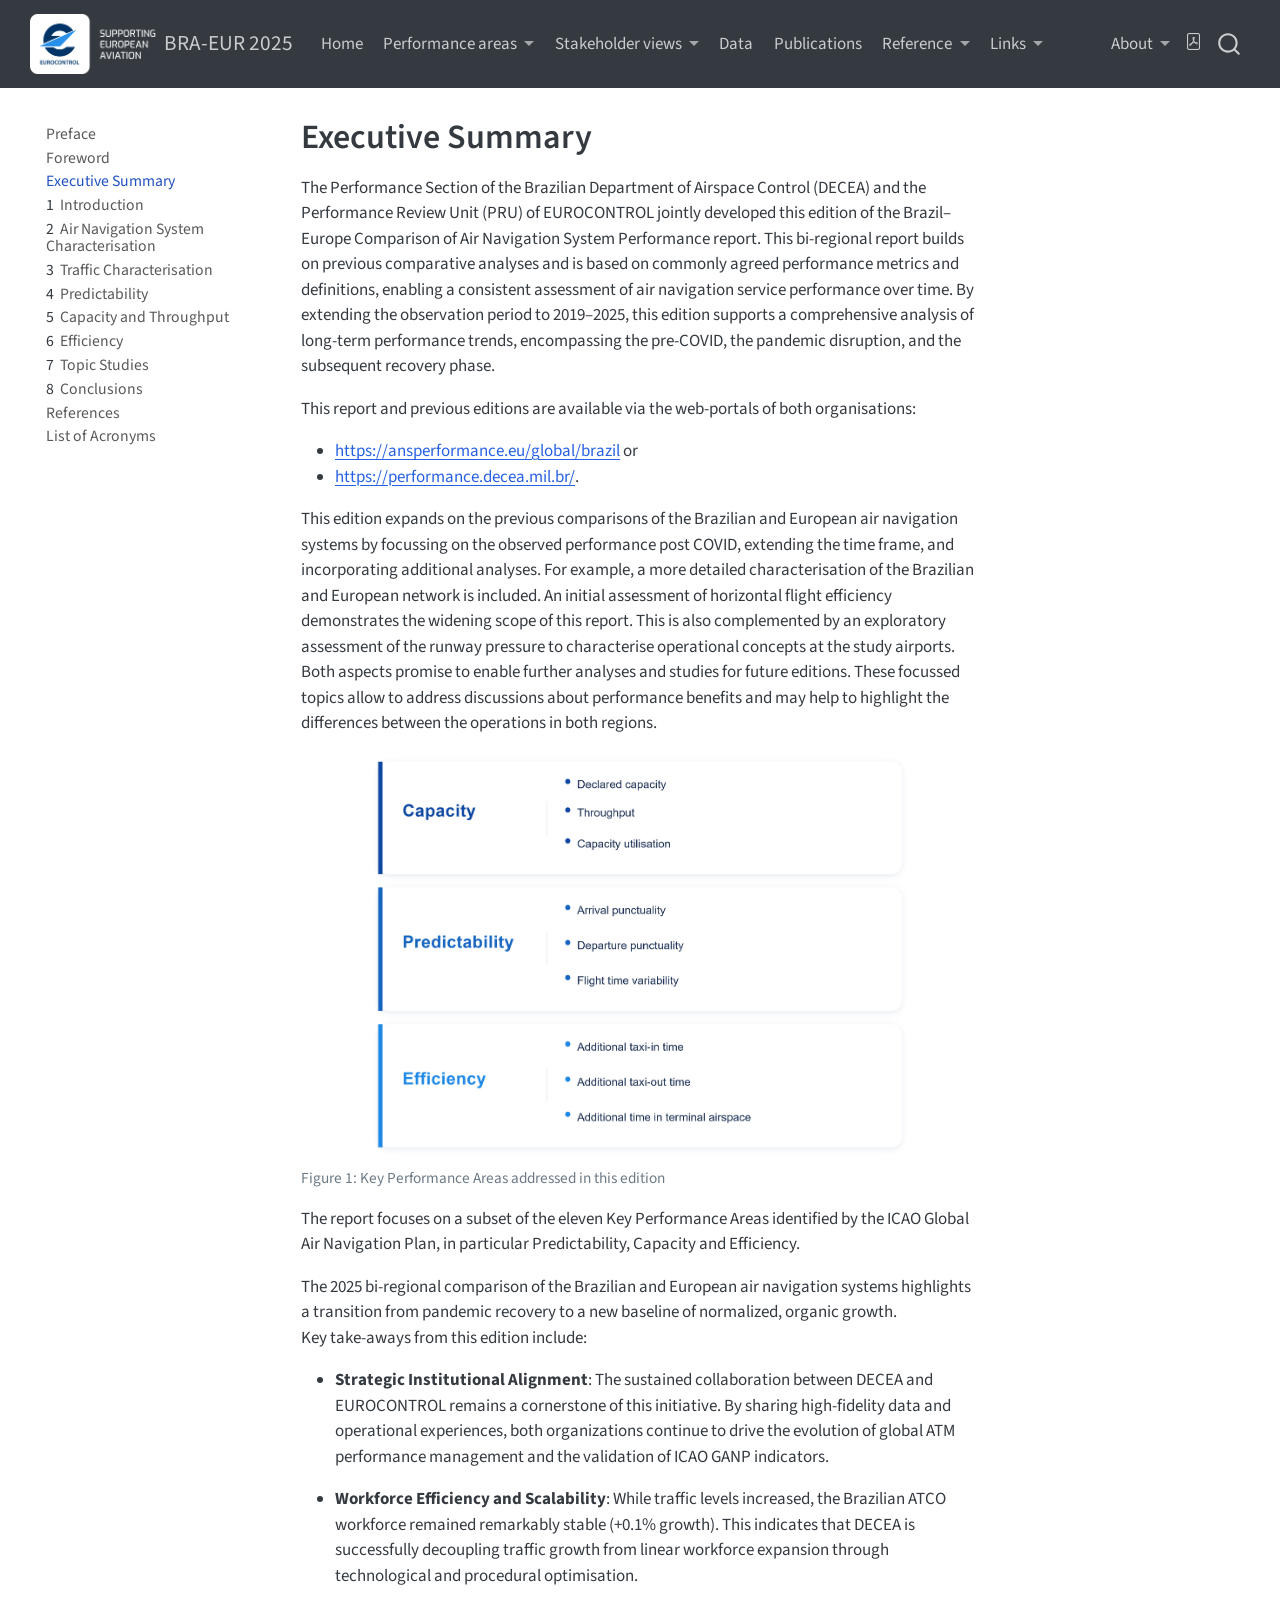
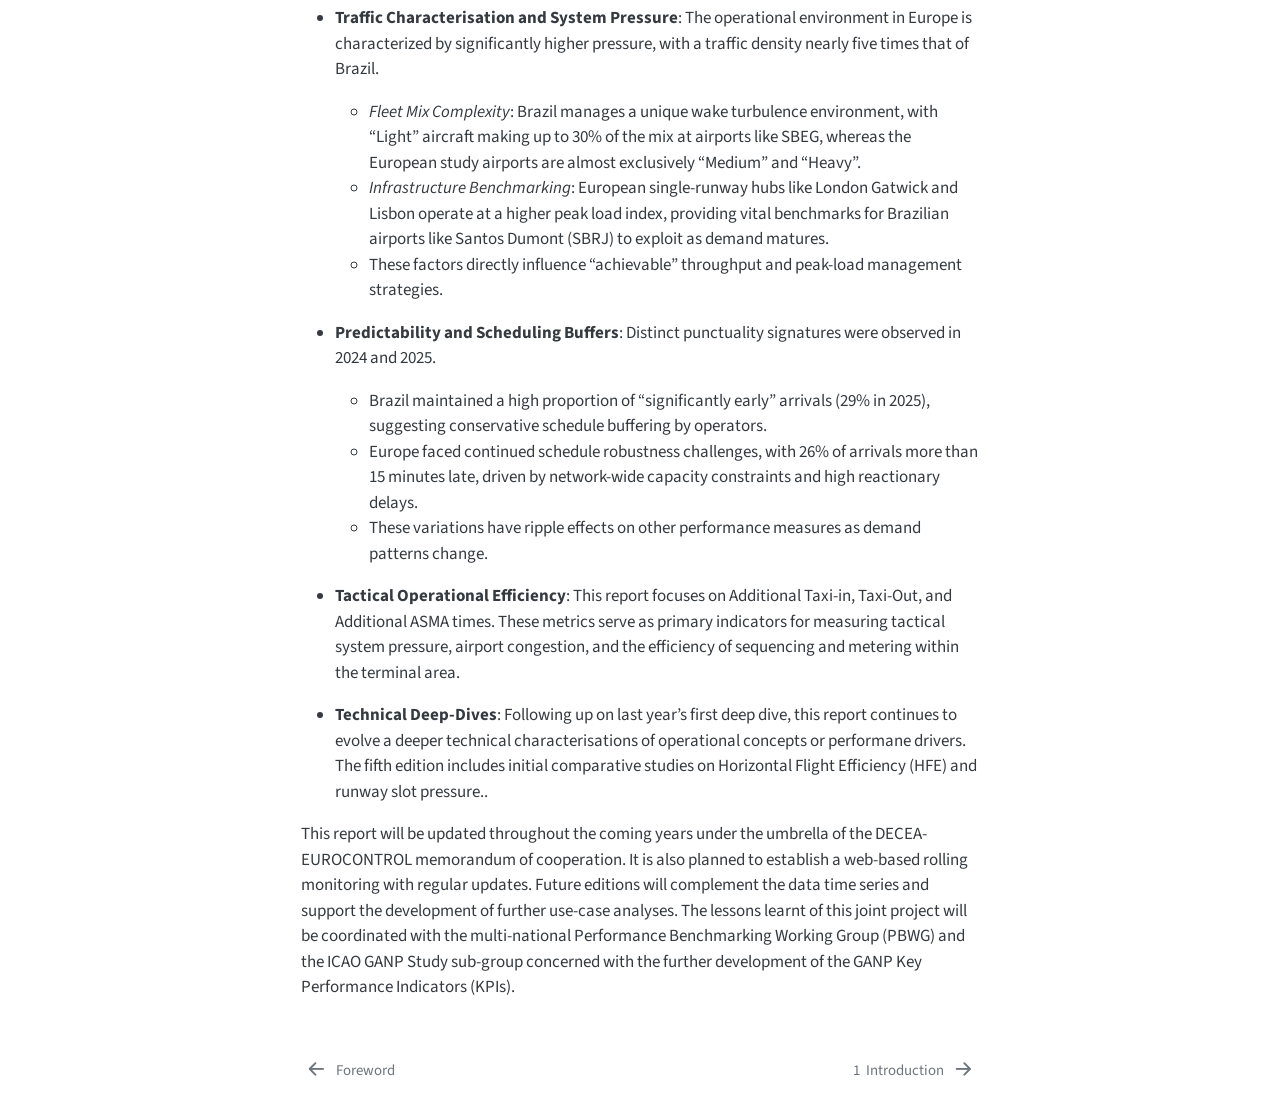
==== commit 8f891e1b: "add forword as image in HTML output" ====
--- a/docs/00-executive-summary.html
+++ b/docs/00-executive-summary.html
@@ -95,7 +95,7 @@
     <img src="./media/EUROCONTROL-logo-standard-rgb.png" alt="" class="navbar-logo dark-content">
     </a>
     <a class="navbar-brand" href="./index.html">
-    <span class="navbar-title"></span>
+    <span class="navbar-title">BRA-EUR 2025</span>
     </a>
   </div>
             <div id="quarto-search" class="" title="Search"></div>
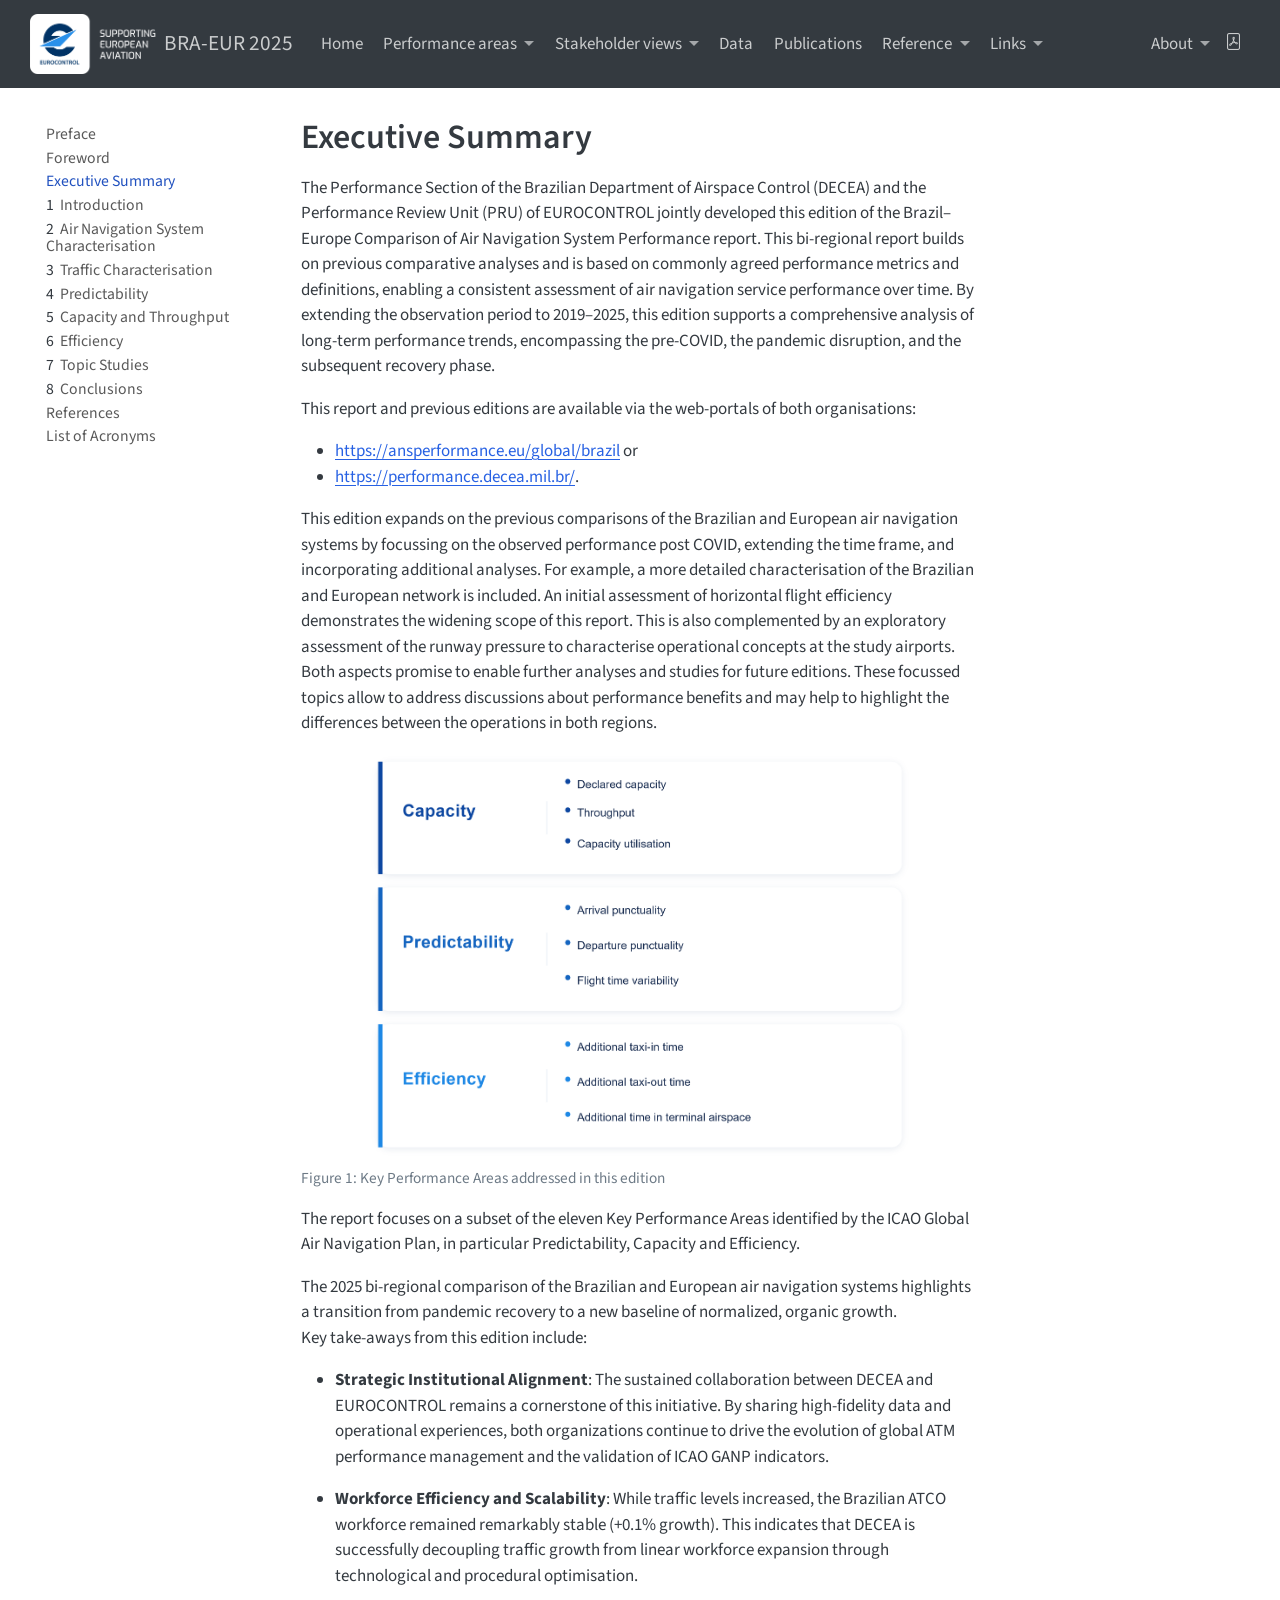
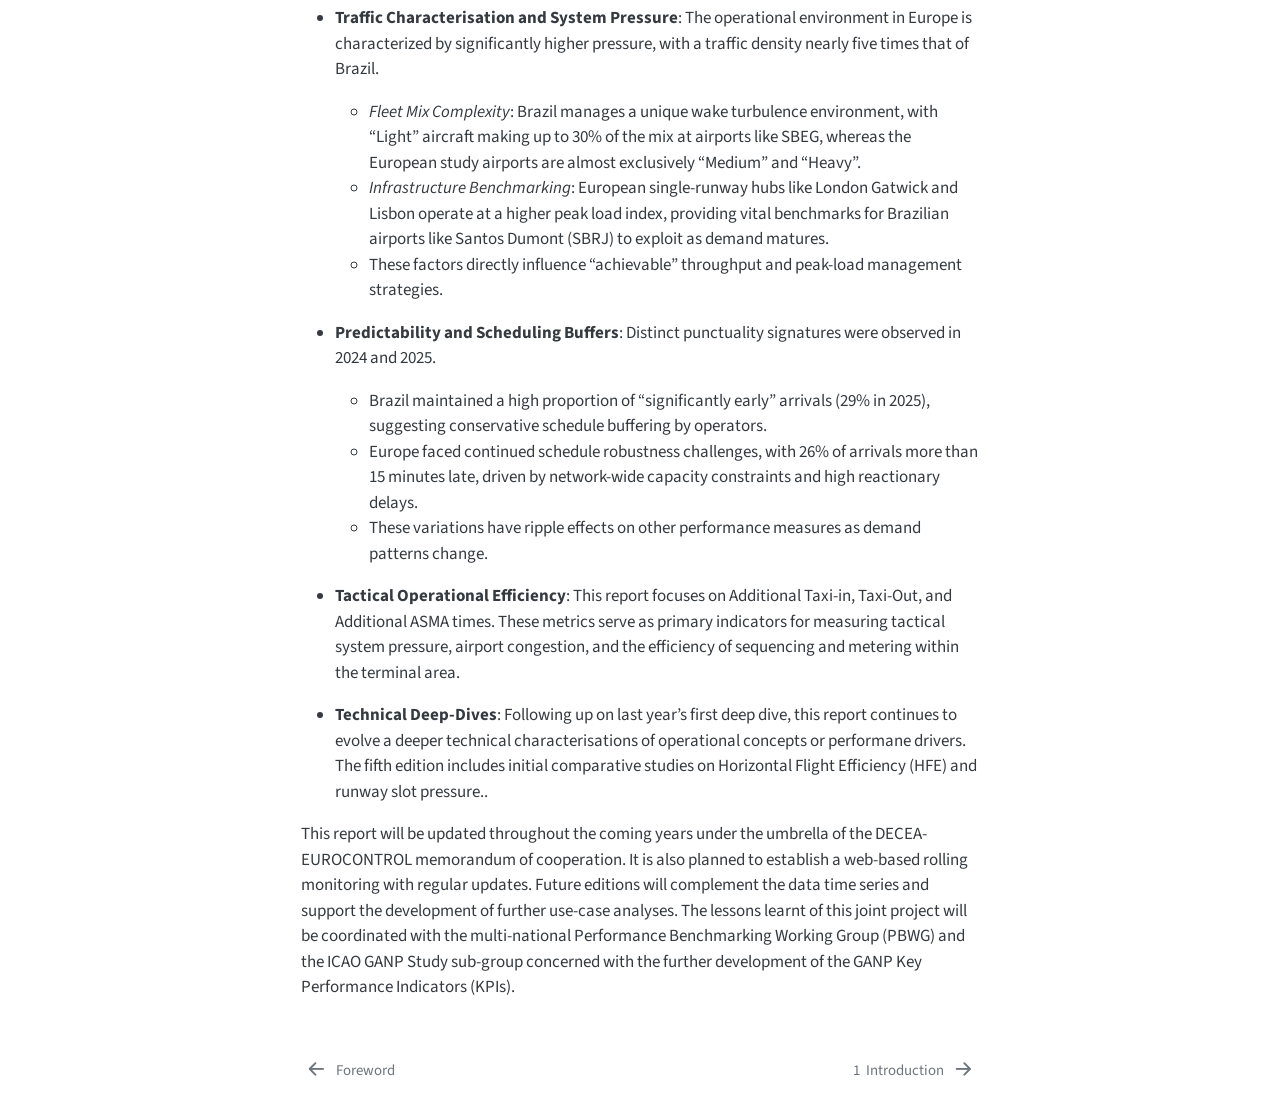
==== commit a1b047c0: "fix summary numbers and rerender" ====
--- a/docs/00-executive-summary.html
+++ b/docs/00-executive-summary.html
@@ -2,16 +2,13 @@
 <html xmlns="http://www.w3.org/1999/xhtml" lang="en" xml:lang="en"><head>
 
 <meta charset="utf-8">
-<meta name="generator" content="quarto-1.9.36">
+<meta name="generator" content="quarto-1.8.27">
 
 <meta name="viewport" content="width=device-width, initial-scale=1.0, user-scalable=yes">
 
 
 <title>Executive Summary – Operational Comparison of ANS Performance</title>
 <style>
-/* Default styles provided by pandoc.
-** See https://pandoc.org/MANUAL.html#variables-for-html for config info.
-*/
 code{white-space: pre-wrap;}
 span.smallcaps{font-variant: small-caps;}
 div.columns{display: flex; gap: min(4vw, 1.5em);}
@@ -37,14 +34,15 @@
 <link href="./00-foreword.html" rel="prev">
 <script src="site_libs/quarto-html/quarto.js" type="module"></script>
 <script src="site_libs/quarto-html/tabsets/tabsets.js" type="module"></script>
+<script src="site_libs/quarto-html/axe/axe-check.js" type="module"></script>
 <script src="site_libs/quarto-html/popper.min.js"></script>
 <script src="site_libs/quarto-html/tippy.umd.min.js"></script>
 <script src="site_libs/quarto-html/anchor.min.js"></script>
 <link href="site_libs/quarto-html/tippy.css" rel="stylesheet">
-<link href="site_libs/quarto-html/quarto-syntax-highlighting-845c23b38eaddc0f92fda52bfe77a8c8.css" rel="stylesheet" id="quarto-text-highlighting-styles">
+<link href="site_libs/quarto-html/quarto-syntax-highlighting-ed96de9b727972fe78a7b5d16c58bf87.css" rel="stylesheet" id="quarto-text-highlighting-styles">
 <script src="site_libs/bootstrap/bootstrap.min.js"></script>
 <link href="site_libs/bootstrap/bootstrap-icons.css" rel="stylesheet">
-<link href="site_libs/bootstrap/bootstrap-17070d80991f4343db7ac0cd94e3b77a.min.css" rel="stylesheet" append-hash="true" id="quarto-bootstrap" data-mode="light">
+<link href="site_libs/bootstrap/bootstrap-a04a01d9790747593e0658c5ce91c85b.min.css" rel="stylesheet" append-hash="true" id="quarto-bootstrap" data-mode="light">
 <script src="site_libs/quarto-contrib/iconify-3.0.0/iconify-icon.min.js"></script>
 <script id="quarto-search-options" type="application/json">{
   "location": "navbar",
--- a/docs/site_libs/quarto-html/quarto-syntax-highlighting-ed96de9b727972fe78a7b5d16c58bf87.css
+++ b/docs/site_libs/quarto-html/quarto-syntax-highlighting-ed96de9b727972fe78a7b5d16c58bf87.css
@@ -0,0 +1,236 @@
+/* quarto syntax highlight colors */
+:root {
+  --quarto-hl-ot-color: #003B4F;
+  --quarto-hl-at-color: #657422;
+  --quarto-hl-ss-color: #20794D;
+  --quarto-hl-an-color: #5E5E5E;
+  --quarto-hl-fu-color: #4758AB;
+  --quarto-hl-st-color: #20794D;
+  --quarto-hl-cf-color: #003B4F;
+  --quarto-hl-op-color: #5E5E5E;
+  --quarto-hl-er-color: #AD0000;
+  --quarto-hl-bn-color: #AD0000;
+  --quarto-hl-al-color: #AD0000;
+  --quarto-hl-va-color: #111111;
+  --quarto-hl-bu-color: inherit;
+  --quarto-hl-ex-color: inherit;
+  --quarto-hl-pp-color: #AD0000;
+  --quarto-hl-in-color: #5E5E5E;
+  --quarto-hl-vs-color: #20794D;
+  --quarto-hl-wa-color: #5E5E5E;
+  --quarto-hl-do-color: #5E5E5E;
+  --quarto-hl-im-color: #00769E;
+  --quarto-hl-ch-color: #20794D;
+  --quarto-hl-dt-color: #AD0000;
+  --quarto-hl-fl-color: #AD0000;
+  --quarto-hl-co-color: #5E5E5E;
+  --quarto-hl-cv-color: #5E5E5E;
+  --quarto-hl-cn-color: #8f5902;
+  --quarto-hl-sc-color: #5E5E5E;
+  --quarto-hl-dv-color: #AD0000;
+  --quarto-hl-kw-color: #003B4F;
+}
+
+/* other quarto variables */
+:root {
+  --quarto-font-monospace: SFMono-Regular, Menlo, Monaco, Consolas, "Liberation Mono", "Courier New", monospace;
+}
+
+/* syntax highlight based on Pandoc's rules */
+pre > code.sourceCode > span {
+  color: #003B4F;
+}
+
+code.sourceCode > span {
+  color: #003B4F;
+}
+
+div.sourceCode,
+div.sourceCode pre.sourceCode {
+  color: #003B4F;
+}
+
+/* Normal */
+code span {
+  color: #003B4F;
+}
+
+/* Alert */
+code span.al {
+  color: #AD0000;
+  font-style: inherit;
+}
+
+/* Annotation */
+code span.an {
+  color: #5E5E5E;
+  font-style: inherit;
+}
+
+/* Attribute */
+code span.at {
+  color: #657422;
+  font-style: inherit;
+}
+
+/* BaseN */
+code span.bn {
+  color: #AD0000;
+  font-style: inherit;
+}
+
+/* BuiltIn */
+code span.bu {
+  font-style: inherit;
+}
+
+/* ControlFlow */
+code span.cf {
+  color: #003B4F;
+  font-weight: bold;
+  font-style: inherit;
+}
+
+/* Char */
+code span.ch {
+  color: #20794D;
+  font-style: inherit;
+}
+
+/* Constant */
+code span.cn {
+  color: #8f5902;
+  font-style: inherit;
+}
+
+/* Comment */
+code span.co {
+  color: #5E5E5E;
+  font-style: inherit;
+}
+
+/* CommentVar */
+code span.cv {
+  color: #5E5E5E;
+  font-style: italic;
+}
+
+/* Documentation */
+code span.do {
+  color: #5E5E5E;
+  font-style: italic;
+}
+
+/* DataType */
+code span.dt {
+  color: #AD0000;
+  font-style: inherit;
+}
+
+/* DecVal */
+code span.dv {
+  color: #AD0000;
+  font-style: inherit;
+}
+
+/* Error */
+code span.er {
+  color: #AD0000;
+  font-style: inherit;
+}
+
+/* Extension */
+code span.ex {
+  font-style: inherit;
+}
+
+/* Float */
+code span.fl {
+  color: #AD0000;
+  font-style: inherit;
+}
+
+/* Function */
+code span.fu {
+  color: #4758AB;
+  font-style: inherit;
+}
+
+/* Import */
+code span.im {
+  color: #00769E;
+  font-style: inherit;
+}
+
+/* Information */
+code span.in {
+  color: #5E5E5E;
+  font-style: inherit;
+}
+
+/* Keyword */
+code span.kw {
+  color: #003B4F;
+  font-weight: bold;
+  font-style: inherit;
+}
+
+/* Operator */
+code span.op {
+  color: #5E5E5E;
+  font-style: inherit;
+}
+
+/* Other */
+code span.ot {
+  color: #003B4F;
+  font-style: inherit;
+}
+
+/* Preprocessor */
+code span.pp {
+  color: #AD0000;
+  font-style: inherit;
+}
+
+/* SpecialChar */
+code span.sc {
+  color: #5E5E5E;
+  font-style: inherit;
+}
+
+/* SpecialString */
+code span.ss {
+  color: #20794D;
+  font-style: inherit;
+}
+
+/* String */
+code span.st {
+  color: #20794D;
+  font-style: inherit;
+}
+
+/* Variable */
+code span.va {
+  color: #111111;
+  font-style: inherit;
+}
+
+/* VerbatimString */
+code span.vs {
+  color: #20794D;
+  font-style: inherit;
+}
+
+/* Warning */
+code span.wa {
+  color: #5E5E5E;
+  font-style: italic;
+}
+
+.prevent-inlining {
+  content: "</";
+}
+
+/*# sourceMappingURL=0920dd6d7437995b8cdf7429764427b1.css.map */
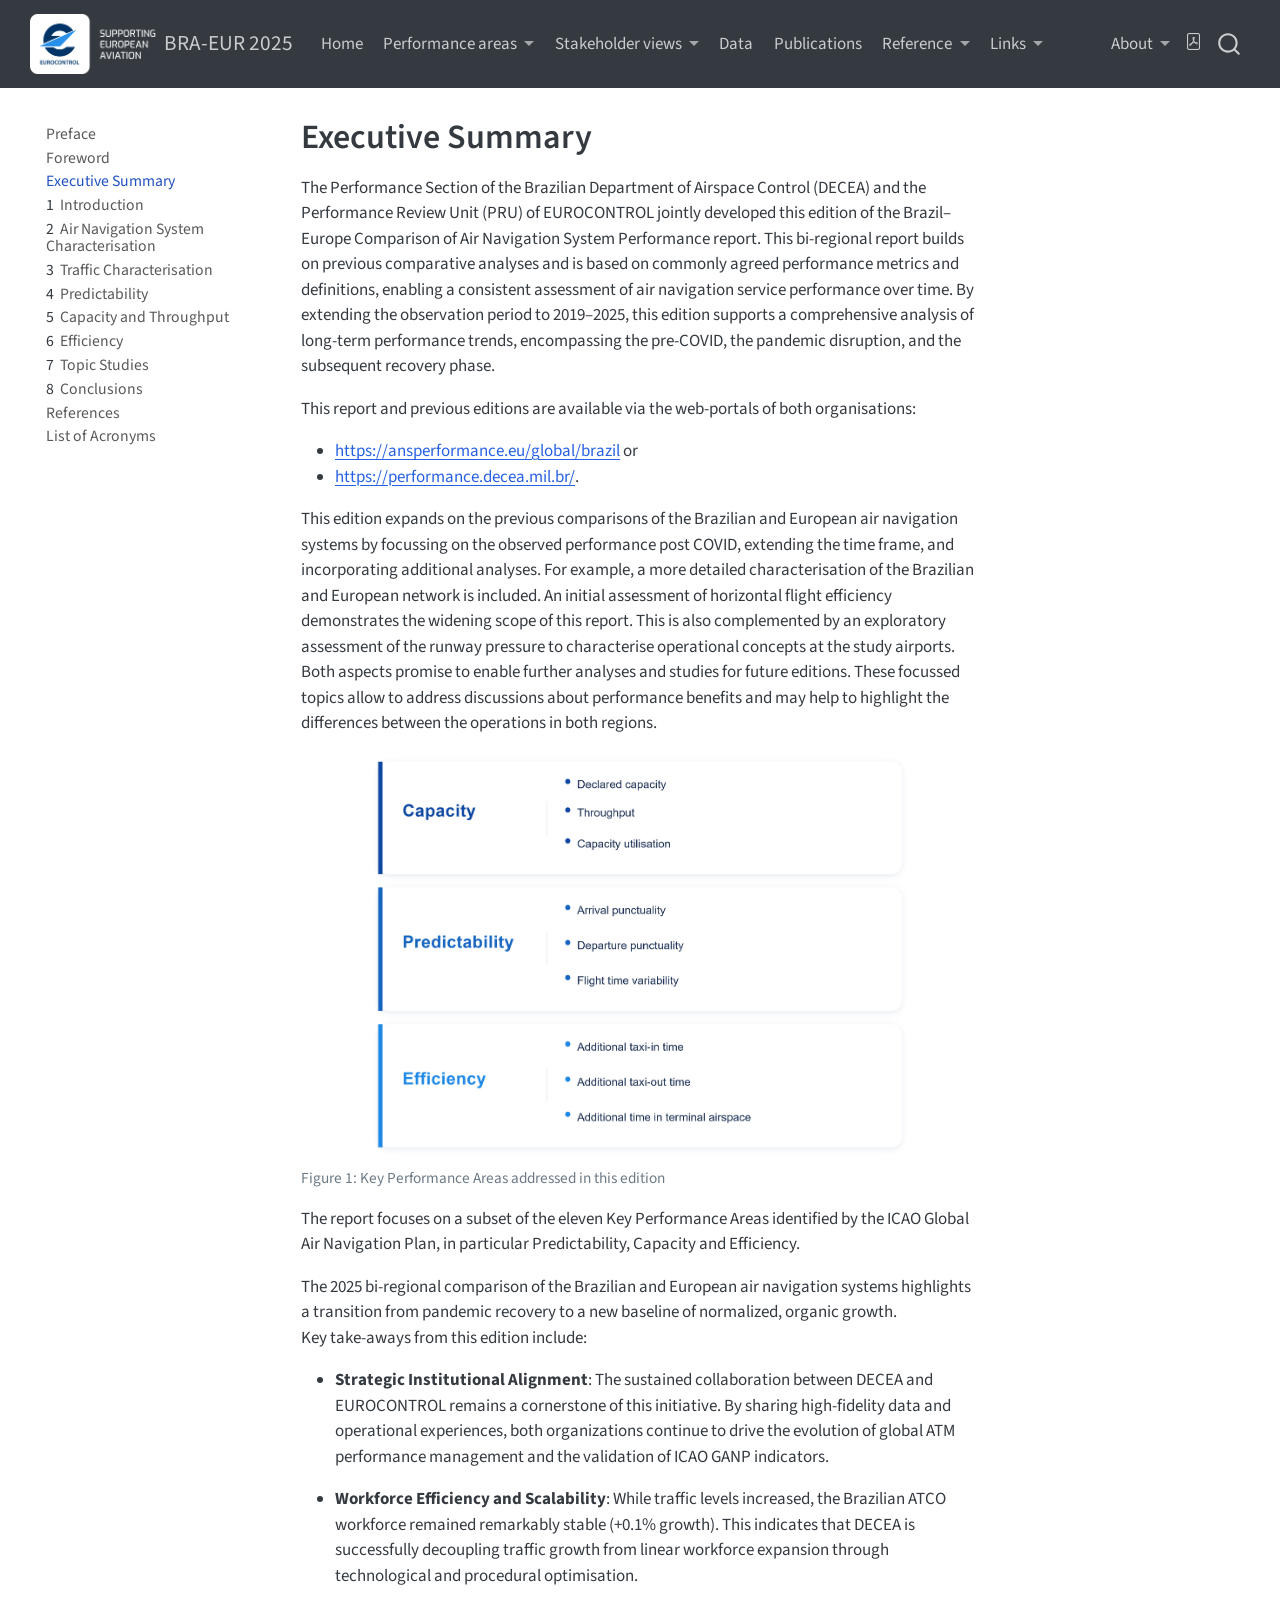
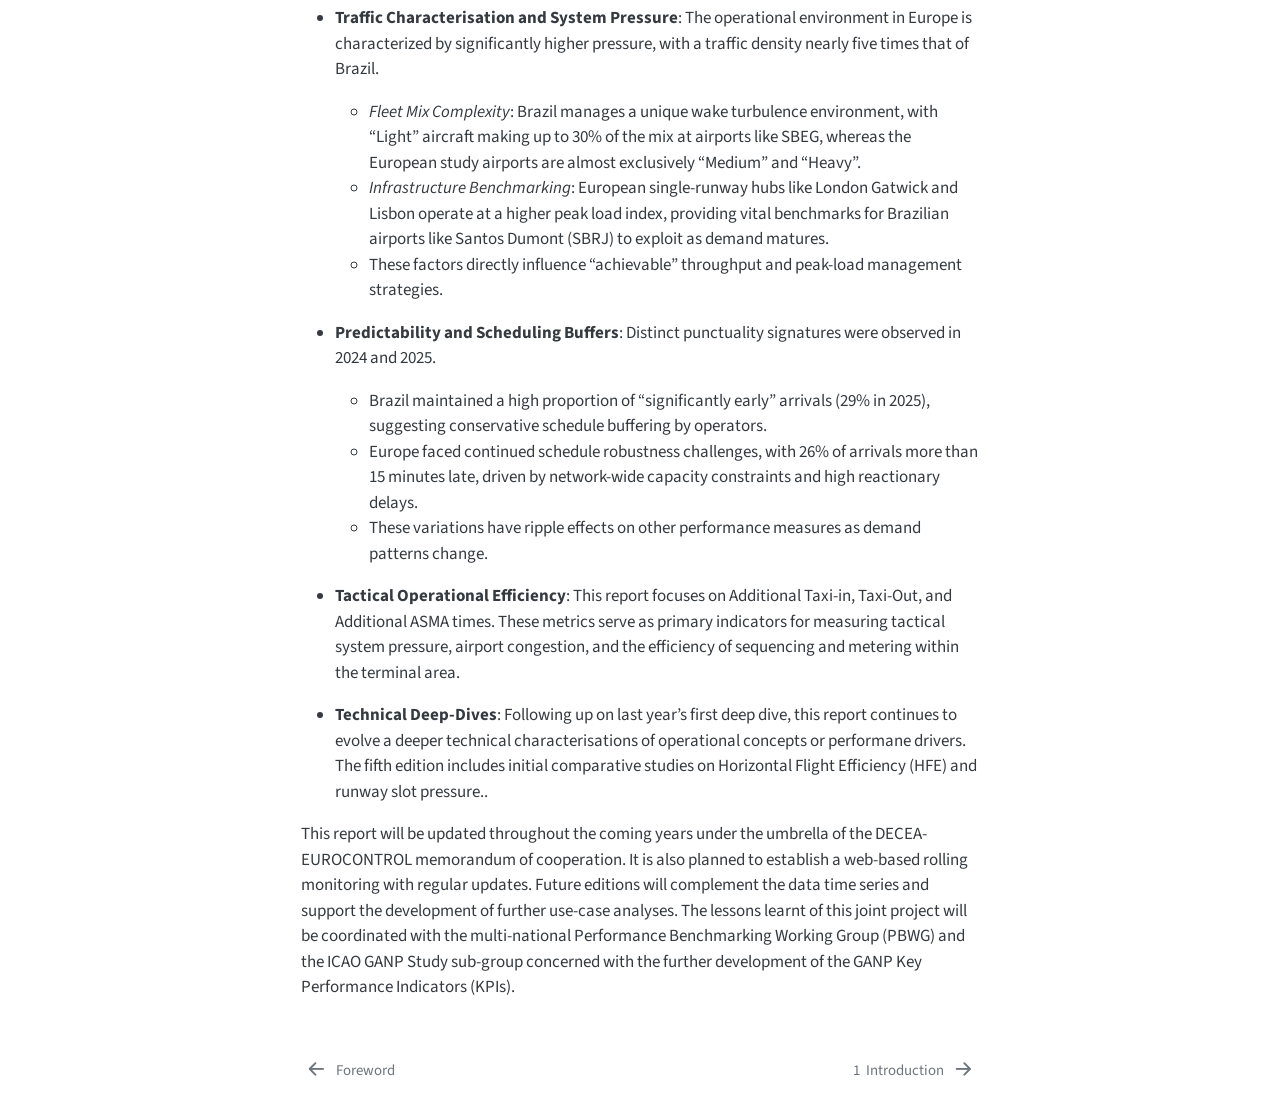
==== commit aebc123d: "re-render" ====
--- a/docs/00-executive-summary.html
+++ b/docs/00-executive-summary.html
@@ -2,13 +2,16 @@
 <html xmlns="http://www.w3.org/1999/xhtml" lang="en" xml:lang="en"><head>
 
 <meta charset="utf-8">
-<meta name="generator" content="quarto-1.8.27">
+<meta name="generator" content="quarto-1.9.36">
 
 <meta name="viewport" content="width=device-width, initial-scale=1.0, user-scalable=yes">
 
 
 <title>Executive Summary – Operational Comparison of ANS Performance</title>
 <style>
+/* Default styles provided by pandoc.
+** See https://pandoc.org/MANUAL.html#variables-for-html for config info.
+*/
 code{white-space: pre-wrap;}
 span.smallcaps{font-variant: small-caps;}
 div.columns{display: flex; gap: min(4vw, 1.5em);}
@@ -34,15 +37,14 @@
 <link href="./00-foreword.html" rel="prev">
 <script src="site_libs/quarto-html/quarto.js" type="module"></script>
 <script src="site_libs/quarto-html/tabsets/tabsets.js" type="module"></script>
-<script src="site_libs/quarto-html/axe/axe-check.js" type="module"></script>
 <script src="site_libs/quarto-html/popper.min.js"></script>
 <script src="site_libs/quarto-html/tippy.umd.min.js"></script>
 <script src="site_libs/quarto-html/anchor.min.js"></script>
 <link href="site_libs/quarto-html/tippy.css" rel="stylesheet">
-<link href="site_libs/quarto-html/quarto-syntax-highlighting-ed96de9b727972fe78a7b5d16c58bf87.css" rel="stylesheet" id="quarto-text-highlighting-styles">
+<link href="site_libs/quarto-html/quarto-syntax-highlighting-845c23b38eaddc0f92fda52bfe77a8c8.css" rel="stylesheet" id="quarto-text-highlighting-styles">
 <script src="site_libs/bootstrap/bootstrap.min.js"></script>
 <link href="site_libs/bootstrap/bootstrap-icons.css" rel="stylesheet">
-<link href="site_libs/bootstrap/bootstrap-a04a01d9790747593e0658c5ce91c85b.min.css" rel="stylesheet" append-hash="true" id="quarto-bootstrap" data-mode="light">
+<link href="site_libs/bootstrap/bootstrap-17070d80991f4343db7ac0cd94e3b77a.min.css" rel="stylesheet" append-hash="true" id="quarto-bootstrap" data-mode="light">
 <script src="site_libs/quarto-contrib/iconify-3.0.0/iconify-icon.min.js"></script>
 <script id="quarto-search-options" type="application/json">{
   "location": "navbar",
--- a/docs/site_libs/quarto-html/quarto-syntax-highlighting-845c23b38eaddc0f92fda52bfe77a8c8.css
+++ b/docs/site_libs/quarto-html/quarto-syntax-highlighting-845c23b38eaddc0f92fda52bfe77a8c8.css
@@ -0,0 +1,236 @@
+/* quarto syntax highlight colors */
+:root {
+  --quarto-hl-ot-color: #003B4F;
+  --quarto-hl-at-color: #657422;
+  --quarto-hl-ss-color: #20794D;
+  --quarto-hl-an-color: #5E5E5E;
+  --quarto-hl-fu-color: #4758AB;
+  --quarto-hl-st-color: #20794D;
+  --quarto-hl-cf-color: #003B4F;
+  --quarto-hl-op-color: #5E5E5E;
+  --quarto-hl-er-color: #AD0000;
+  --quarto-hl-bn-color: #AD0000;
+  --quarto-hl-al-color: #AD0000;
+  --quarto-hl-va-color: #111111;
+  --quarto-hl-bu-color: inherit;
+  --quarto-hl-ex-color: inherit;
+  --quarto-hl-pp-color: #AD0000;
+  --quarto-hl-in-color: #5E5E5E;
+  --quarto-hl-vs-color: #20794D;
+  --quarto-hl-wa-color: #5E5E5E;
+  --quarto-hl-do-color: #5E5E5E;
+  --quarto-hl-im-color: #00769E;
+  --quarto-hl-ch-color: #20794D;
+  --quarto-hl-dt-color: #AD0000;
+  --quarto-hl-fl-color: #AD0000;
+  --quarto-hl-co-color: #5E5E5E;
+  --quarto-hl-cv-color: #5E5E5E;
+  --quarto-hl-cn-color: #8f5902;
+  --quarto-hl-sc-color: #5E5E5E;
+  --quarto-hl-dv-color: #AD0000;
+  --quarto-hl-kw-color: #003B4F;
+}
+
+/* other quarto variables */
+:root {
+  --quarto-font-monospace: SFMono-Regular, Menlo, Monaco, Consolas, "Liberation Mono", "Courier New", monospace;
+}
+
+/* syntax highlight based on Pandoc's rules */
+pre > code.sourceCode > span {
+  color: #003B4F;
+}
+
+code.sourceCode > span {
+  color: #003B4F;
+}
+
+div.sourceCode,
+div.sourceCode pre.sourceCode {
+  color: #003B4F;
+}
+
+/* Normal */
+code span {
+  color: #003B4F;
+}
+
+/* Alert */
+code span.al {
+  color: #AD0000;
+  font-style: inherit;
+}
+
+/* Annotation */
+code span.an {
+  color: #5E5E5E;
+  font-style: inherit;
+}
+
+/* Attribute */
+code span.at {
+  color: #657422;
+  font-style: inherit;
+}
+
+/* BaseN */
+code span.bn {
+  color: #AD0000;
+  font-style: inherit;
+}
+
+/* BuiltIn */
+code span.bu {
+  font-style: inherit;
+}
+
+/* ControlFlow */
+code span.cf {
+  color: #003B4F;
+  font-weight: bold;
+  font-style: inherit;
+}
+
+/* Char */
+code span.ch {
+  color: #20794D;
+  font-style: inherit;
+}
+
+/* Constant */
+code span.cn {
+  color: #8f5902;
+  font-style: inherit;
+}
+
+/* Comment */
+code span.co {
+  color: #5E5E5E;
+  font-style: inherit;
+}
+
+/* CommentVar */
+code span.cv {
+  color: #5E5E5E;
+  font-style: italic;
+}
+
+/* Documentation */
+code span.do {
+  color: #5E5E5E;
+  font-style: italic;
+}
+
+/* DataType */
+code span.dt {
+  color: #AD0000;
+  font-style: inherit;
+}
+
+/* DecVal */
+code span.dv {
+  color: #AD0000;
+  font-style: inherit;
+}
+
+/* Error */
+code span.er {
+  color: #AD0000;
+  font-style: inherit;
+}
+
+/* Extension */
+code span.ex {
+  font-style: inherit;
+}
+
+/* Float */
+code span.fl {
+  color: #AD0000;
+  font-style: inherit;
+}
+
+/* Function */
+code span.fu {
+  color: #4758AB;
+  font-style: inherit;
+}
+
+/* Import */
+code span.im {
+  color: #00769E;
+  font-style: inherit;
+}
+
+/* Information */
+code span.in {
+  color: #5E5E5E;
+  font-style: inherit;
+}
+
+/* Keyword */
+code span.kw {
+  color: #003B4F;
+  font-weight: bold;
+  font-style: inherit;
+}
+
+/* Operator */
+code span.op {
+  color: #5E5E5E;
+  font-style: inherit;
+}
+
+/* Other */
+code span.ot {
+  color: #003B4F;
+  font-style: inherit;
+}
+
+/* Preprocessor */
+code span.pp {
+  color: #AD0000;
+  font-style: inherit;
+}
+
+/* SpecialChar */
+code span.sc {
+  color: #5E5E5E;
+  font-style: inherit;
+}
+
+/* SpecialString */
+code span.ss {
+  color: #20794D;
+  font-style: inherit;
+}
+
+/* String */
+code span.st {
+  color: #20794D;
+  font-style: inherit;
+}
+
+/* Variable */
+code span.va {
+  color: #111111;
+  font-style: inherit;
+}
+
+/* VerbatimString */
+code span.vs {
+  color: #20794D;
+  font-style: inherit;
+}
+
+/* Warning */
+code span.wa {
+  color: #5E5E5E;
+  font-style: italic;
+}
+
+.prevent-inlining {
+  content: "</";
+}
+
+/*# sourceMappingURL=ac89f0bb514bba72461919f78549e31c.css.map */
